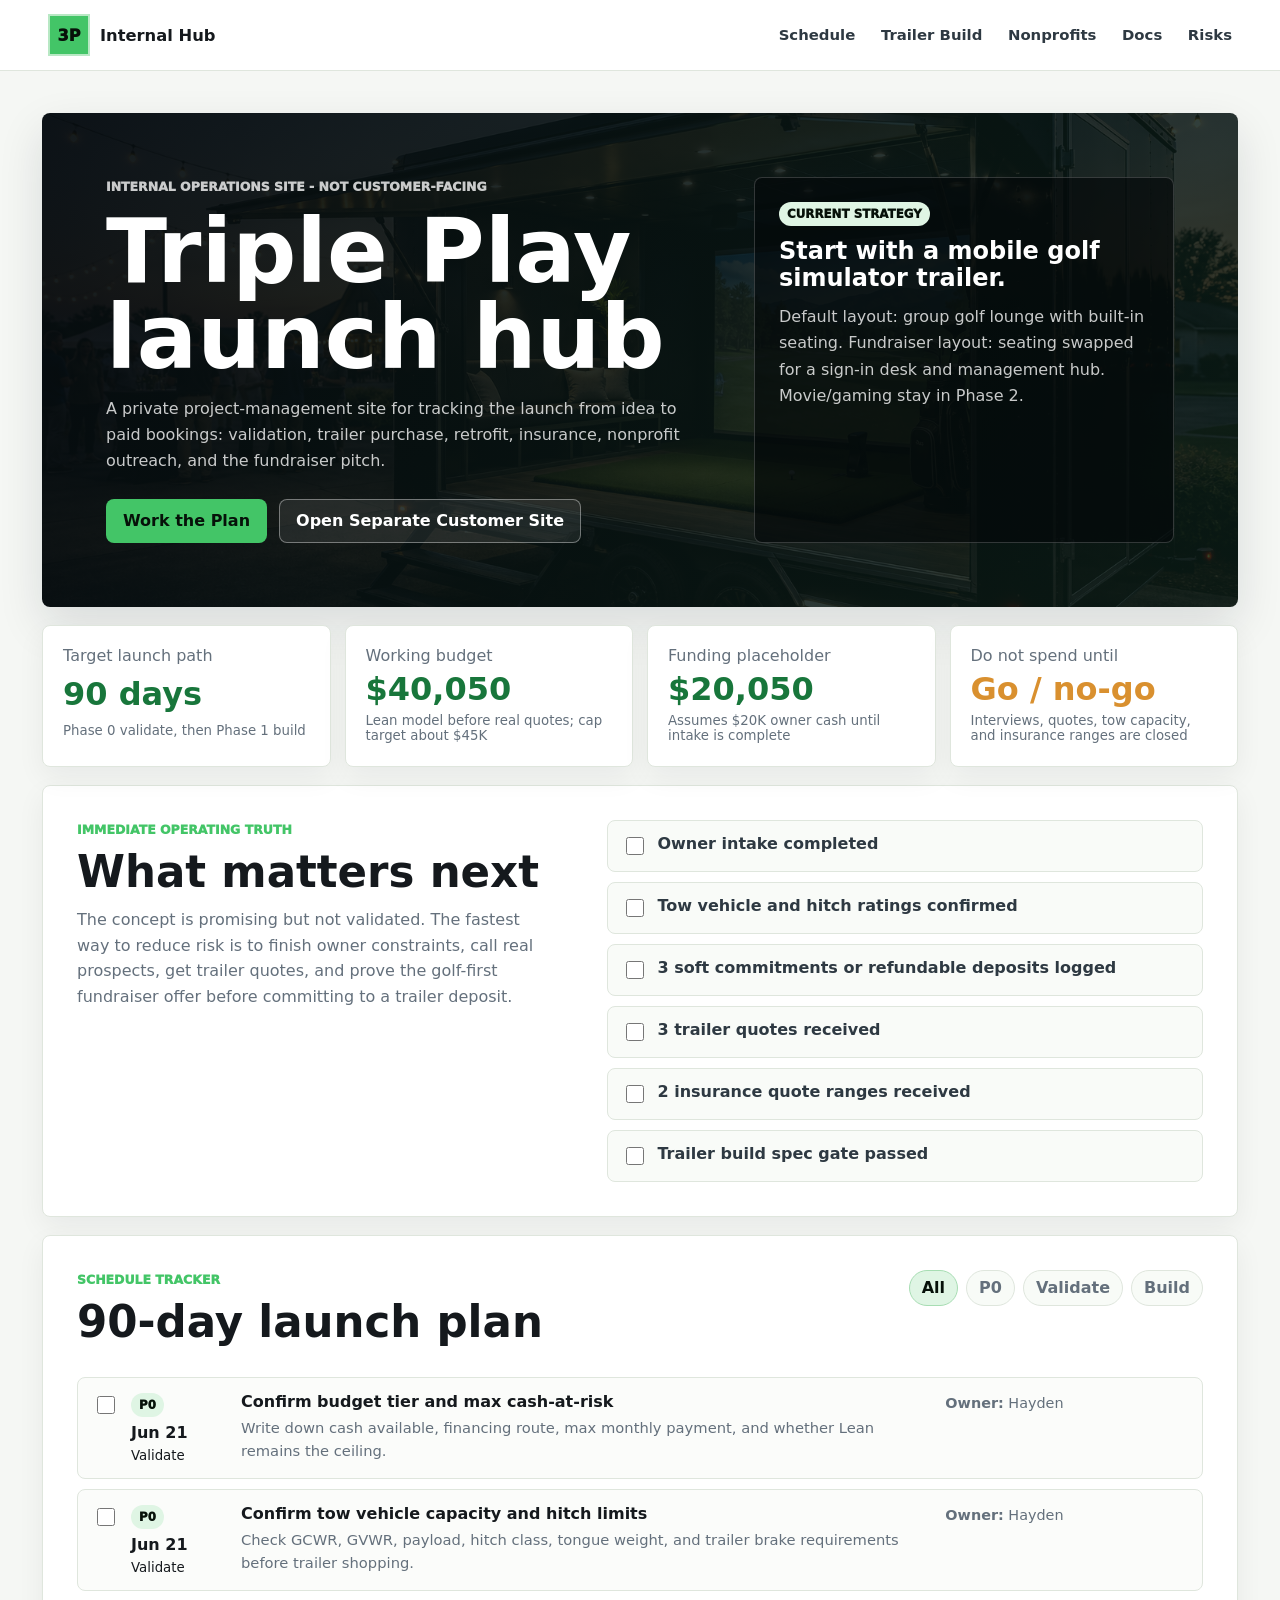
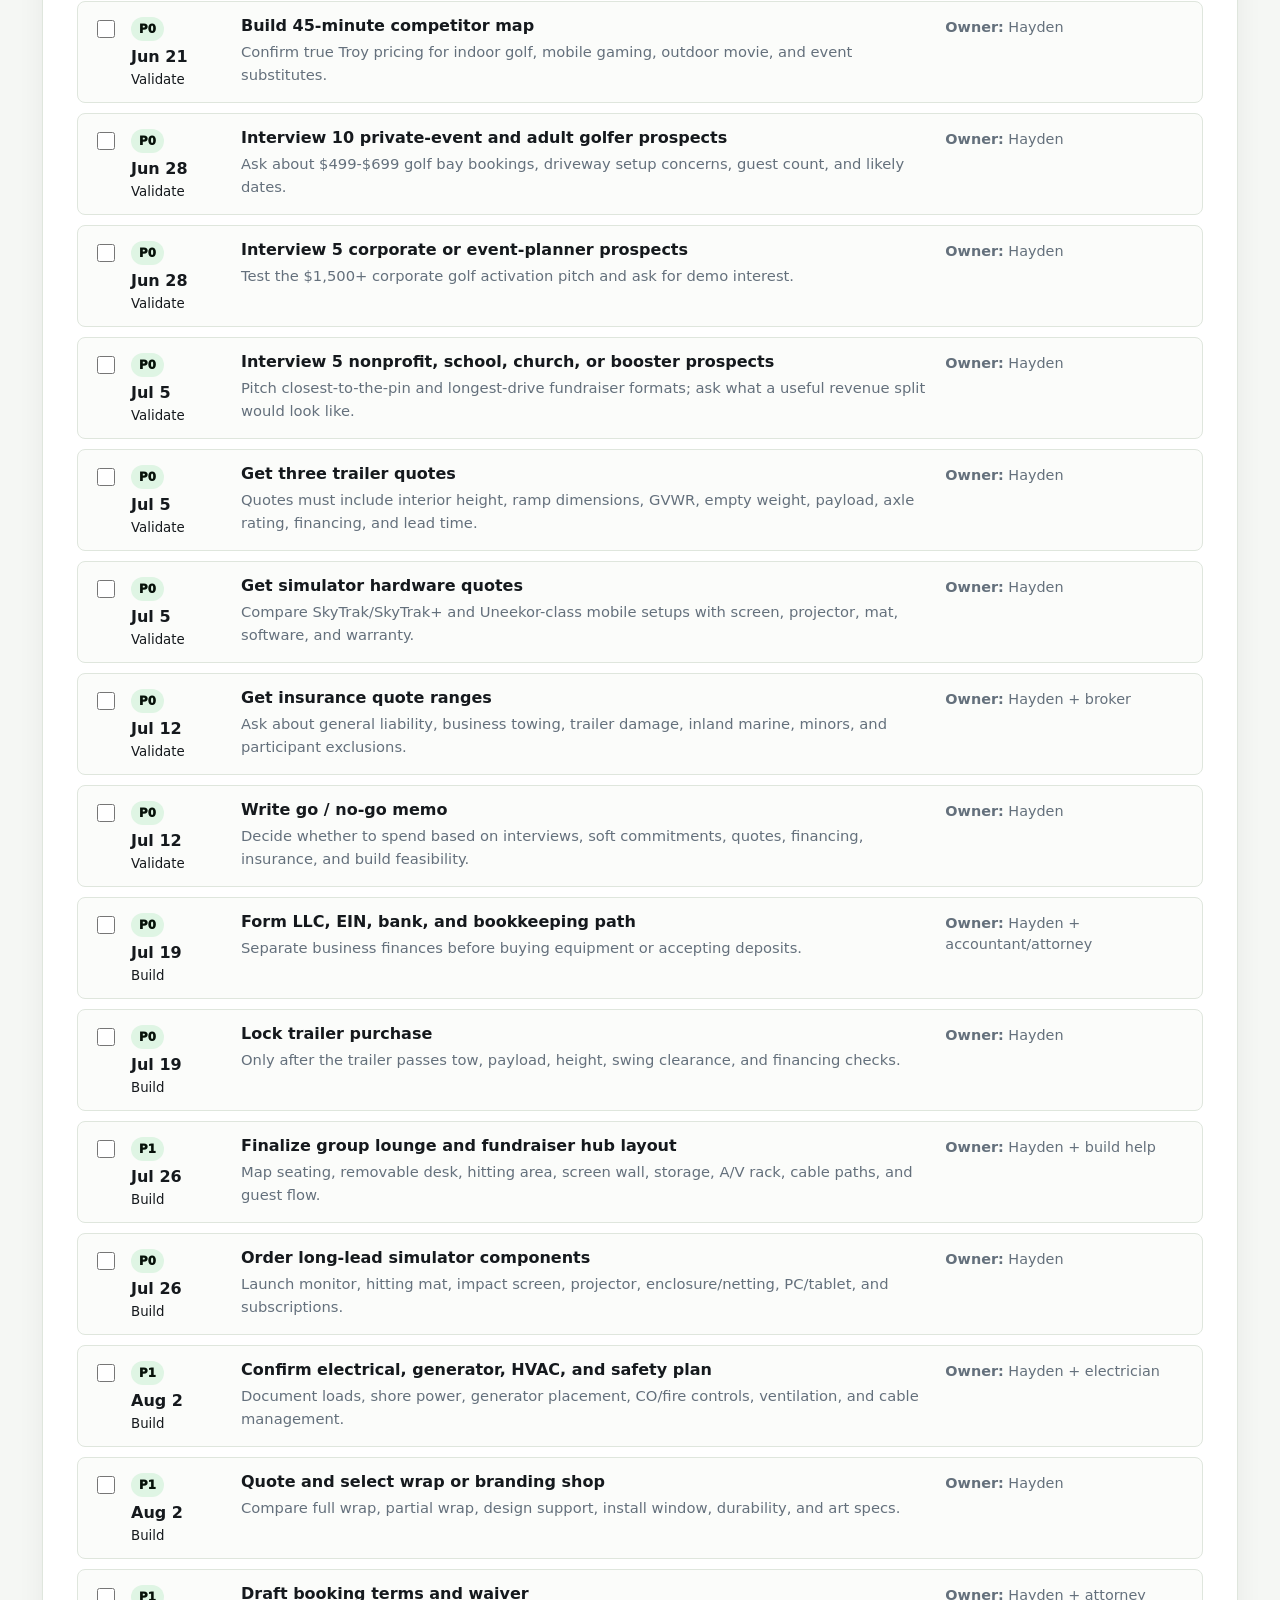
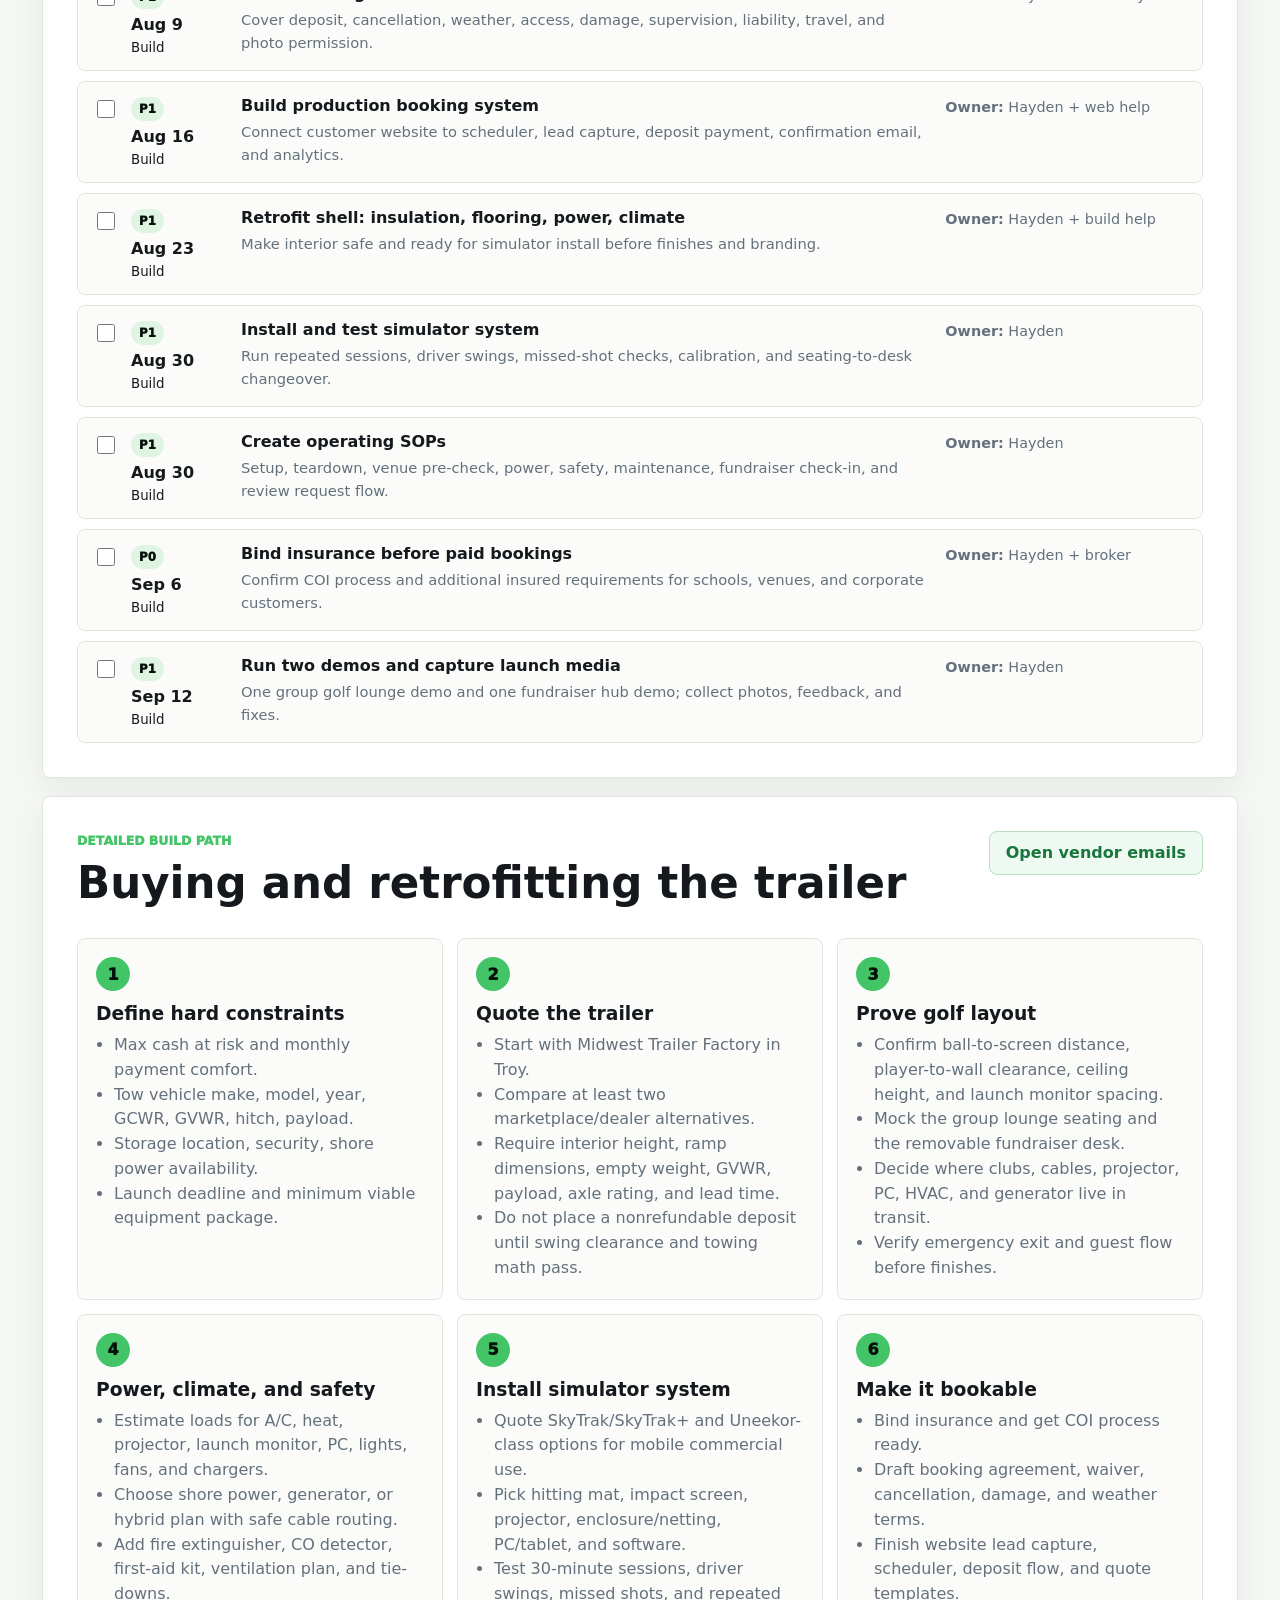
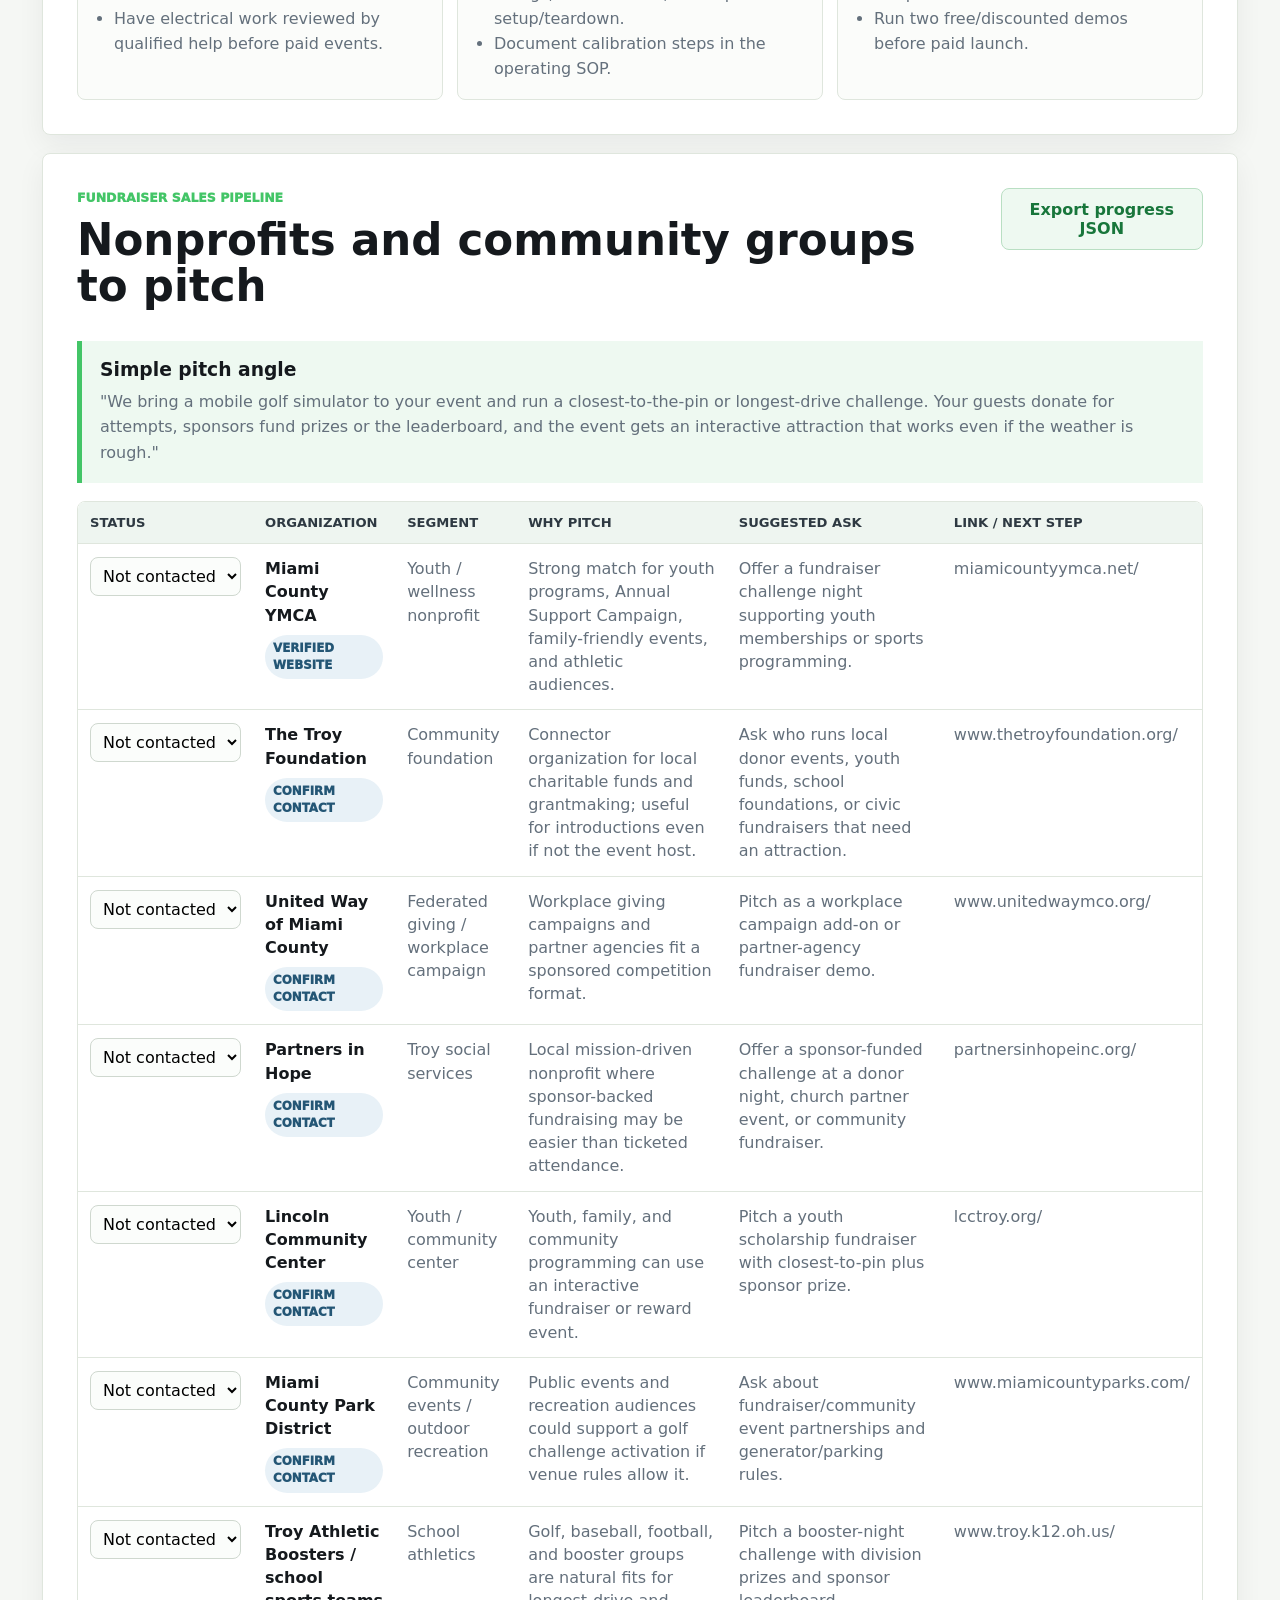
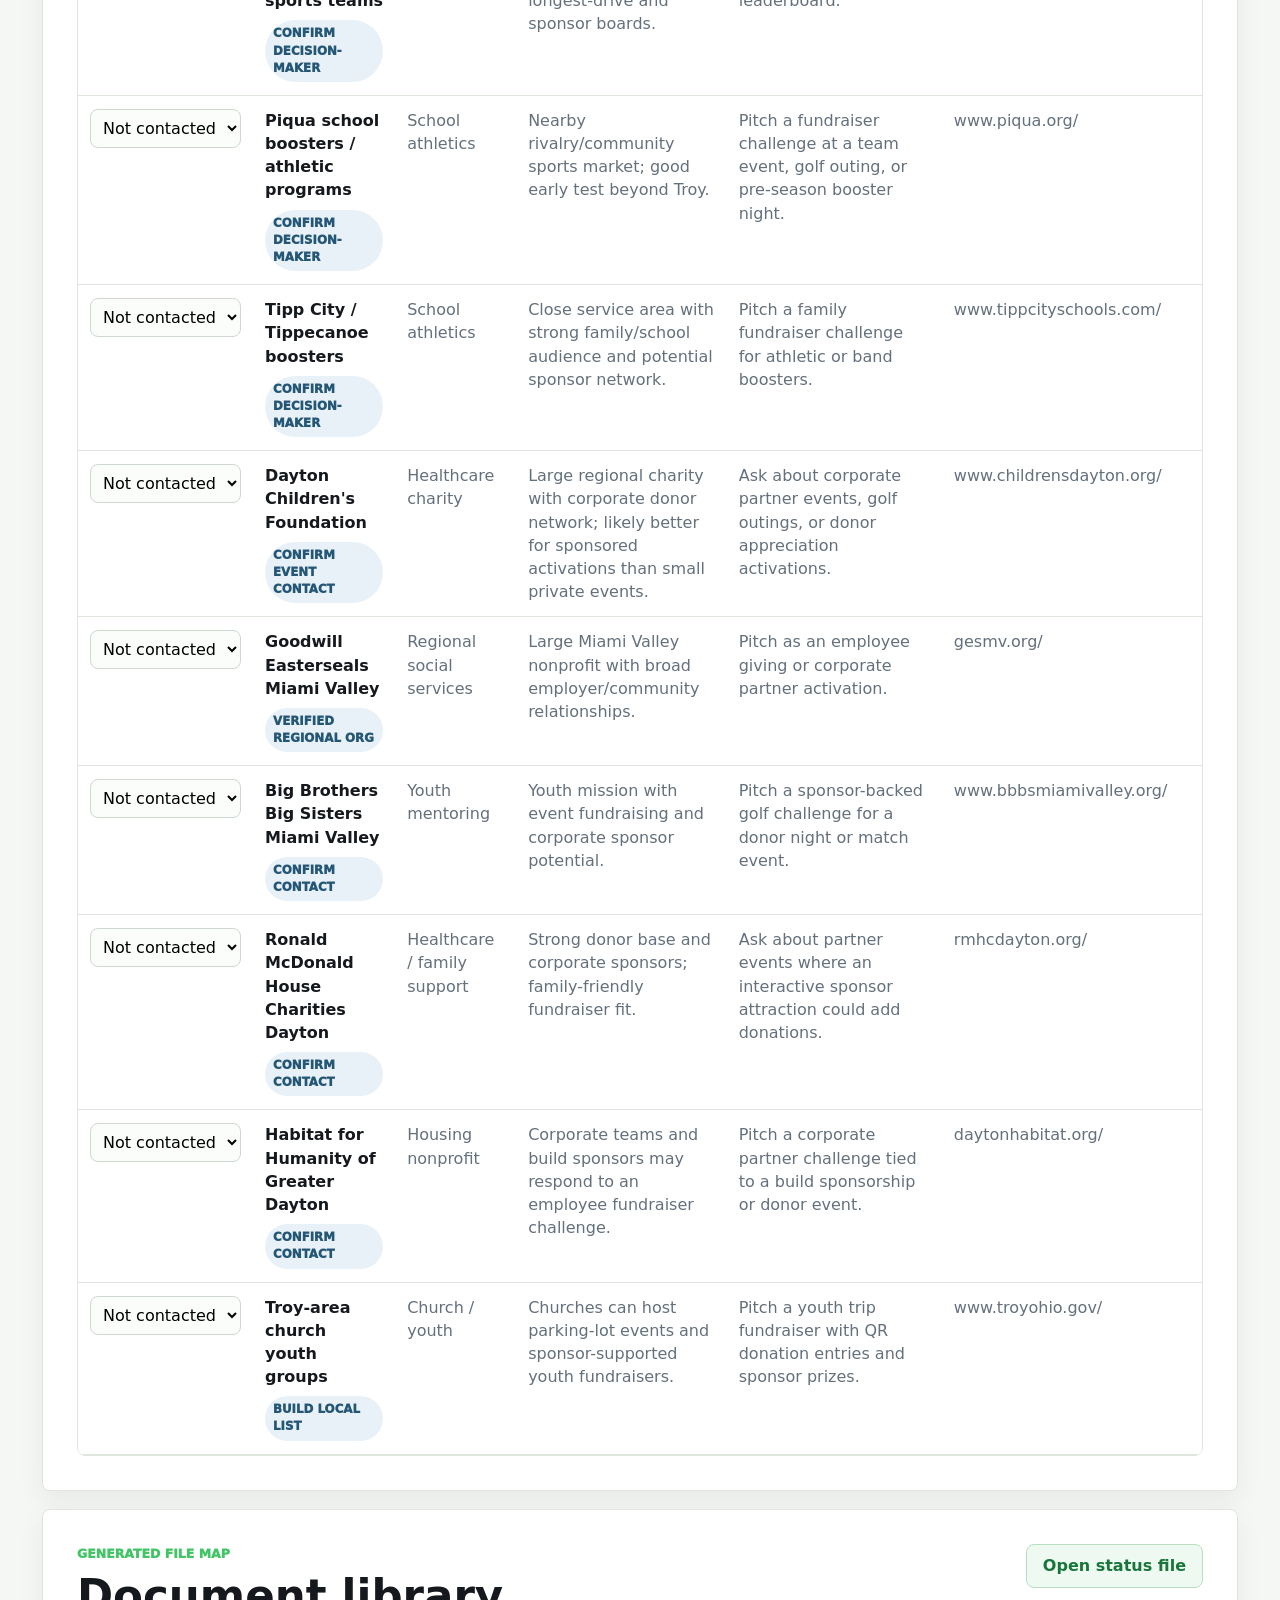
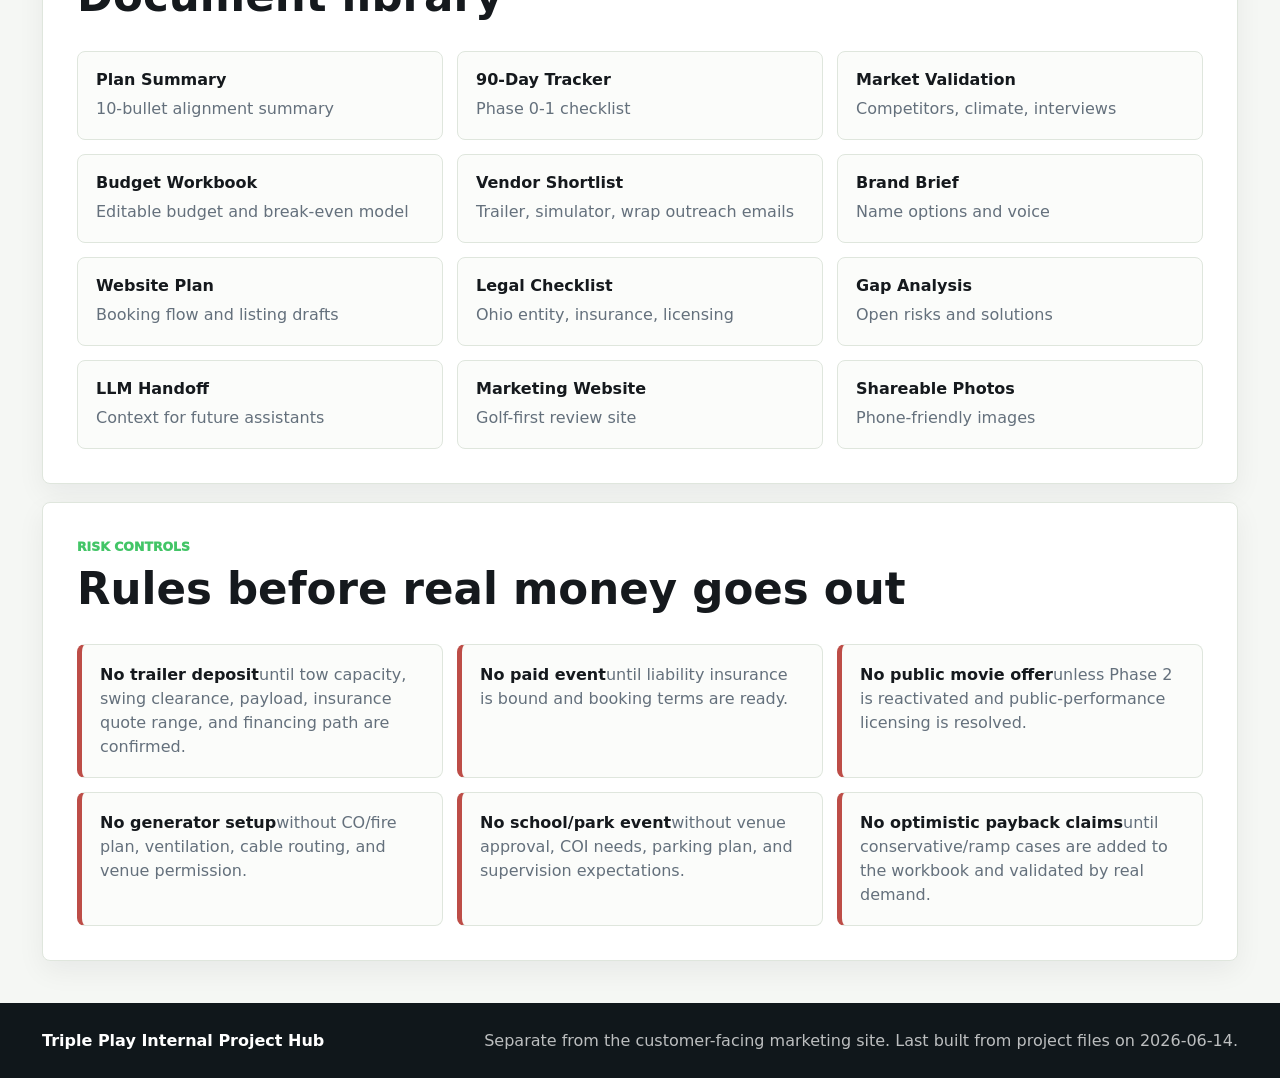
==== project_hub/index.html @ 76afaf63 "Add Par-Tee Trailer launch package" ====
<!doctype html>
<html lang="en">
  <head>
    <meta charset="utf-8" />
    <meta name="viewport" content="width=device-width, initial-scale=1" />
    <title>Triple Play Internal Project Hub</title>
    <meta
      name="description"
      content="Operating dashboard for launching Triple Play Mobile Golf: schedule, trailer build steps, outreach pipeline, vendors, documents, and risks."
    />
    <link rel="stylesheet" href="styles.css" />
  </head>
  <body>
    <header class="topbar">
      <a class="brand" href="#dashboard" aria-label="Triple Play Project Hub home">
        <span>3P</span>
          <strong>Internal Hub</strong>
      </a>
      <button class="menu-button" type="button" data-menu-toggle aria-expanded="false" aria-controls="nav">
        <span></span><span></span><span></span>
        Menu
      </button>
      <nav id="nav" data-nav>
        <a href="#schedule">Schedule</a>
        <a href="#trailer">Trailer Build</a>
        <a href="#outreach">Nonprofits</a>
        <a href="#documents">Docs</a>
        <a href="#risks">Risks</a>
      </nav>
    </header>

    <main id="dashboard">
      <section class="hero-panel">
        <div>
          <p class="eyebrow">Internal operations site - not customer-facing</p>
          <h1>Triple Play launch hub</h1>
          <p>
            A private project-management site for tracking the launch from idea to paid bookings: validation, trailer
            purchase, retrofit, insurance, nonprofit outreach, and the fundraiser pitch.
          </p>
          <div class="hero-actions">
            <a class="button primary" href="#schedule">Work the Plan</a>
          <a class="button secondary" href="../draft_website/index.html">Open Separate Customer Site</a>
          </div>
        </div>
        <aside class="status-card">
          <span class="status-pill">Current strategy</span>
          <strong>Start with a mobile golf simulator trailer.</strong>
          <p>
            Default layout: group golf lounge with built-in seating. Fundraiser layout: seating swapped for a sign-in
            desk and management hub. Movie/gaming stay in Phase 2.
          </p>
        </aside>
      </section>

      <section class="dashboard-grid" aria-label="Project dashboard">
        <article class="metric-card">
          <span>Target launch path</span>
          <strong>90 days</strong>
          <small>Phase 0 validate, then Phase 1 build</small>
        </article>
        <article class="metric-card">
          <span>Working budget</span>
          <strong>$40,050</strong>
          <small>Lean model before real quotes; cap target about $45K</small>
        </article>
        <article class="metric-card">
          <span>Funding placeholder</span>
          <strong>$20,050</strong>
          <small>Assumes $20K owner cash until intake is complete</small>
        </article>
        <article class="metric-card warning">
          <span>Do not spend until</span>
          <strong>Go / no-go</strong>
          <small>Interviews, quotes, tow capacity, and insurance ranges are closed</small>
        </article>
      </section>

      <section class="panel split">
        <div>
          <p class="eyebrow">Immediate operating truth</p>
          <h2>What matters next</h2>
          <p>
            The concept is promising but not validated. The fastest way to reduce risk is to finish owner constraints,
            call real prospects, get trailer quotes, and prove the golf-first fundraiser offer before committing to a
            trailer deposit.
          </p>
        </div>
        <div class="gate-list">
          <label><input type="checkbox" data-task="gate-owner-intake" /> Owner intake completed</label>
          <label><input type="checkbox" data-task="gate-tow-rating" /> Tow vehicle and hitch ratings confirmed</label>
          <label><input type="checkbox" data-task="gate-soft-commitments" /> 3 soft commitments or refundable deposits logged</label>
          <label><input type="checkbox" data-task="gate-trailer-quotes" /> 3 trailer quotes received</label>
          <label><input type="checkbox" data-task="gate-insurance" /> 2 insurance quote ranges received</label>
          <label><input type="checkbox" data-task="gate-build-spec" /> Trailer build spec gate passed</label>
        </div>
      </section>

      <section class="panel" id="schedule">
        <div class="section-head">
          <div>
            <p class="eyebrow">Schedule tracker</p>
            <h2>90-day launch plan</h2>
          </div>
          <div class="toolbar" aria-label="Schedule filters">
            <button type="button" class="chip is-active" data-filter="all">All</button>
            <button type="button" class="chip" data-filter="P0">P0</button>
            <button type="button" class="chip" data-filter="Validate">Validate</button>
            <button type="button" class="chip" data-filter="Build">Build</button>
          </div>
        </div>
        <div class="timeline" data-schedule-list></div>
      </section>

      <section class="panel" id="trailer">
        <div class="section-head">
          <div>
            <p class="eyebrow">Detailed build path</p>
            <h2>Buying and retrofitting the trailer</h2>
          </div>
          <a class="button ghost" href="../05_vendor_shortlist_and_outreach.md">Open vendor emails</a>
        </div>
        <div class="build-board">
          <article>
            <span class="step-num">1</span>
            <h3>Define hard constraints</h3>
            <ul>
              <li>Max cash at risk and monthly payment comfort.</li>
              <li>Tow vehicle make, model, year, GCWR, GVWR, hitch, payload.</li>
              <li>Storage location, security, shore power availability.</li>
              <li>Launch deadline and minimum viable equipment package.</li>
            </ul>
          </article>
          <article>
            <span class="step-num">2</span>
            <h3>Quote the trailer</h3>
            <ul>
              <li>Start with Midwest Trailer Factory in Troy.</li>
              <li>Compare at least two marketplace/dealer alternatives.</li>
              <li>Require interior height, ramp dimensions, empty weight, GVWR, payload, axle rating, and lead time.</li>
              <li>Do not place a nonrefundable deposit until swing clearance and towing math pass.</li>
            </ul>
          </article>
          <article>
            <span class="step-num">3</span>
            <h3>Prove golf layout</h3>
            <ul>
              <li>Confirm ball-to-screen distance, player-to-wall clearance, ceiling height, and launch monitor spacing.</li>
              <li>Mock the group lounge seating and the removable fundraiser desk.</li>
              <li>Decide where clubs, cables, projector, PC, HVAC, and generator live in transit.</li>
              <li>Verify emergency exit and guest flow before finishes.</li>
            </ul>
          </article>
          <article>
            <span class="step-num">4</span>
            <h3>Power, climate, and safety</h3>
            <ul>
              <li>Estimate loads for A/C, heat, projector, launch monitor, PC, lights, fans, and chargers.</li>
              <li>Choose shore power, generator, or hybrid plan with safe cable routing.</li>
              <li>Add fire extinguisher, CO detector, first-aid kit, ventilation plan, and tie-downs.</li>
              <li>Have electrical work reviewed by qualified help before paid events.</li>
            </ul>
          </article>
          <article>
            <span class="step-num">5</span>
            <h3>Install simulator system</h3>
            <ul>
              <li>Quote SkyTrak/SkyTrak+ and Uneekor-class options for mobile commercial use.</li>
              <li>Pick hitting mat, impact screen, projector, enclosure/netting, PC/tablet, and software.</li>
              <li>Test 30-minute sessions, driver swings, missed shots, and repeated setup/teardown.</li>
              <li>Document calibration steps in the operating SOP.</li>
            </ul>
          </article>
          <article>
            <span class="step-num">6</span>
            <h3>Make it bookable</h3>
            <ul>
              <li>Bind insurance and get COI process ready.</li>
              <li>Draft booking agreement, waiver, cancellation, damage, and weather terms.</li>
              <li>Finish website lead capture, scheduler, deposit flow, and quote templates.</li>
              <li>Run two free/discounted demos before paid launch.</li>
            </ul>
          </article>
        </div>
      </section>

      <section class="panel" id="outreach">
        <div class="section-head">
          <div>
            <p class="eyebrow">Fundraiser sales pipeline</p>
            <h2>Nonprofits and community groups to pitch</h2>
          </div>
          <button type="button" class="button ghost" data-export>Export progress JSON</button>
        </div>
        <div class="pitch-box">
          <h3>Simple pitch angle</h3>
          <p>
            "We bring a mobile golf simulator to your event and run a closest-to-the-pin or longest-drive challenge.
            Your guests donate for attempts, sponsors fund prizes or the leaderboard, and the event gets an interactive
            attraction that works even if the weather is rough."
          </p>
        </div>
        <div class="prospect-table-wrap">
          <table class="prospect-table">
            <thead>
              <tr>
                <th>Status</th>
                <th>Organization</th>
                <th>Segment</th>
                <th>Why pitch</th>
                <th>Suggested ask</th>
                <th>Link / next step</th>
              </tr>
            </thead>
            <tbody data-prospect-list></tbody>
          </table>
        </div>
      </section>

      <section class="panel" id="documents">
        <div class="section-head">
          <div>
            <p class="eyebrow">Generated file map</p>
            <h2>Document library</h2>
          </div>
          <a class="button ghost" href="../PROJECT_STATUS.md">Open status file</a>
        </div>
        <div class="doc-grid">
          <a href="../01_plan_summary.md"><strong>Plan Summary</strong><span>10-bullet alignment summary</span></a>
          <a href="../02_90_day_execution_tracker.md"><strong>90-Day Tracker</strong><span>Phase 0-1 checklist</span></a>
          <a href="../03_local_market_validation_worksheet.md"><strong>Market Validation</strong><span>Competitors, climate, interviews</span></a>
          <a href="../04_lean_budget_break_even_model.xlsx"><strong>Budget Workbook</strong><span>Editable budget and break-even model</span></a>
          <a href="../05_vendor_shortlist_and_outreach.md"><strong>Vendor Shortlist</strong><span>Trailer, simulator, wrap outreach emails</span></a>
          <a href="../06_brand_brief_and_names.md"><strong>Brand Brief</strong><span>Name options and voice</span></a>
          <a href="../07_booking_website_and_marketplace_listings.md"><strong>Website Plan</strong><span>Booking flow and listing drafts</span></a>
          <a href="../08_ohio_legal_insurance_licensing_checklist.md"><strong>Legal Checklist</strong><span>Ohio entity, insurance, licensing</span></a>
          <a href="../09_gap_analysis_and_solutions.md"><strong>Gap Analysis</strong><span>Open risks and solutions</span></a>
          <a href="../LLM_HANDOFF_CONTEXT.md"><strong>LLM Handoff</strong><span>Context for future assistants</span></a>
          <a href="../draft_website/index.html"><strong>Marketing Website</strong><span>Golf-first review site</span></a>
          <a href="../shareable_photos/"><strong>Shareable Photos</strong><span>Phone-friendly images</span></a>
        </div>
      </section>

      <section class="panel" id="risks">
        <div class="section-head">
          <div>
            <p class="eyebrow">Risk controls</p>
            <h2>Rules before real money goes out</h2>
          </div>
        </div>
        <div class="risk-grid">
          <article><strong>No trailer deposit</strong><span>until tow capacity, swing clearance, payload, insurance quote range, and financing path are confirmed.</span></article>
          <article><strong>No paid event</strong><span>until liability insurance is bound and booking terms are ready.</span></article>
          <article><strong>No public movie offer</strong><span>unless Phase 2 is reactivated and public-performance licensing is resolved.</span></article>
          <article><strong>No generator setup</strong><span>without CO/fire plan, ventilation, cable routing, and venue permission.</span></article>
          <article><strong>No school/park event</strong><span>without venue approval, COI needs, parking plan, and supervision expectations.</span></article>
          <article><strong>No optimistic payback claims</strong><span>until conservative/ramp cases are added to the workbook and validated by real demand.</span></article>
        </div>
      </section>
    </main>

    <footer>
      <strong>Triple Play Internal Project Hub</strong>
      <span>Separate from the customer-facing marketing site. Last built from project files on 2026-06-14.</span>
    </footer>

    <script src="script.js"></script>
  </body>
</html>
---- project_hub/styles.css ----
:root {
  --ink: #15191d;
  --muted: #64707c;
  --paper: #f5f7f4;
  --white: #ffffff;
  --line: #dfe6dd;
  --dark: #10171b;
  --green: #43c567;
  --green-dark: #18763b;
  --amber: #d9902f;
  --red: #bd4d47;
  --blue: #2f6f9f;
  --shadow: 0 18px 46px rgba(15, 23, 42, 0.12);
  --radius: 8px;
}

* {
  box-sizing: border-box;
}

html {
  scroll-behavior: smooth;
}

body {
  margin: 0;
  color: var(--ink);
  background: var(--paper);
  font-family:
    Inter, ui-sans-serif, system-ui, -apple-system, BlinkMacSystemFont, "Segoe UI", sans-serif;
  letter-spacing: 0;
}

a {
  color: inherit;
  text-decoration: none;
}

button,
input,
select {
  font: inherit;
}

.topbar {
  position: sticky;
  top: 0;
  z-index: 20;
  display: flex;
  align-items: center;
  justify-content: space-between;
  gap: 22px;
  padding: 14px clamp(18px, 4vw, 48px);
  border-bottom: 1px solid var(--line);
  background: rgba(255, 255, 255, 0.94);
  backdrop-filter: blur(14px);
}

.brand {
  display: inline-flex;
  align-items: center;
  gap: 10px;
  min-width: 190px;
}

.brand span {
  display: inline-grid;
  width: 42px;
  height: 42px;
  place-items: center;
  color: #071109;
  background: var(--green);
  border: 2px solid #b8e8c4;
  font-weight: 950;
}

.brand strong {
  font-size: 1.02rem;
}

nav {
  display: flex;
  align-items: center;
  gap: clamp(14px, 2vw, 28px);
  color: #2e3942;
  font-size: 0.93rem;
  font-weight: 800;
}

nav a:hover {
  color: var(--green-dark);
}

.menu-button {
  display: none;
}

main {
  padding: clamp(22px, 4vw, 42px);
}

.hero-panel {
  display: grid;
  grid-template-columns: minmax(0, 1fr) minmax(300px, 420px);
  gap: clamp(22px, 4vw, 42px);
  align-items: stretch;
  padding: clamp(28px, 6vw, 64px);
  color: var(--white);
  background:
    linear-gradient(110deg, rgba(6, 12, 15, 0.94), rgba(11, 29, 23, 0.82)),
    url("../draft_website/assets/hero-golf-launch.png") center / cover;
  border-radius: var(--radius);
  box-shadow: var(--shadow);
}

.hero-panel p {
  max-width: 760px;
  color: rgba(255, 255, 255, 0.78);
  line-height: 1.65;
}

.eyebrow {
  margin: 0 0 10px;
  color: var(--green);
  font-size: 0.78rem;
  font-weight: 950;
  text-transform: uppercase;
}

h1,
h2,
h3,
p {
  margin-top: 0;
}

h1 {
  max-width: 780px;
  margin-bottom: 16px;
  font-size: clamp(2.8rem, 7vw, 6rem);
  line-height: 0.96;
  letter-spacing: 0;
}

h2 {
  margin-bottom: 12px;
  font-size: clamp(1.8rem, 3.4vw, 3.35rem);
  line-height: 1.04;
  letter-spacing: 0;
}

h3 {
  margin-bottom: 8px;
  line-height: 1.16;
}

p {
  color: var(--muted);
  line-height: 1.6;
}

.hero-actions {
  display: flex;
  flex-wrap: wrap;
  gap: 12px;
  margin-top: 24px;
}

.button {
  display: inline-flex;
  min-height: 44px;
  align-items: center;
  justify-content: center;
  padding: 11px 16px;
  border: 1px solid transparent;
  border-radius: var(--radius);
  font-weight: 900;
}

.button.primary {
  color: #061109;
  background: var(--green);
}

.button.secondary,
.button.ghost {
  color: var(--white);
  border-color: rgba(255, 255, 255, 0.38);
  background: rgba(255, 255, 255, 0.08);
}

.button.ghost {
  color: var(--green-dark);
  border-color: #b9dfc3;
  background: #eef9f1;
}

.status-card {
  display: grid;
  align-content: start;
  gap: 12px;
  padding: 24px;
  border: 1px solid rgba(255, 255, 255, 0.18);
  border-radius: var(--radius);
  background: rgba(4, 8, 10, 0.66);
}

.status-card strong {
  display: block;
  font-size: 1.5rem;
  line-height: 1.12;
}

.status-pill,
.priority,
.source-tag {
  width: fit-content;
  padding: 5px 8px;
  color: #061109;
  background: #dff5e4;
  border-radius: 999px;
  font-size: 0.74rem;
  font-weight: 950;
  text-transform: uppercase;
}

.dashboard-grid {
  display: grid;
  grid-template-columns: repeat(4, minmax(0, 1fr));
  gap: 14px;
  margin: 18px 0;
}

.metric-card,
.panel {
  border: 1px solid var(--line);
  border-radius: var(--radius);
  background: var(--white);
  box-shadow: 0 10px 28px rgba(15, 23, 42, 0.06);
}

.metric-card {
  display: grid;
  gap: 6px;
  min-height: 142px;
  padding: 20px;
}

.metric-card span,
.metric-card small {
  color: var(--muted);
}

.metric-card strong {
  color: var(--green-dark);
  font-size: 2rem;
  line-height: 1;
}

.metric-card.warning strong {
  color: var(--amber);
}

.panel {
  margin-top: 18px;
  padding: clamp(22px, 4vw, 34px);
}

.split {
  display: grid;
  grid-template-columns: minmax(0, 0.8fr) minmax(320px, 1fr);
  gap: clamp(24px, 5vw, 54px);
  align-items: start;
}

.gate-list {
  display: grid;
  gap: 10px;
}

.gate-list label,
.timeline-card,
.prospect-row-status {
  transition:
    border-color 0.2s ease,
    background 0.2s ease;
}

.gate-list label {
  display: flex;
  align-items: flex-start;
  gap: 10px;
  padding: 13px 14px;
  border: 1px solid var(--line);
  border-radius: var(--radius);
  background: #f9fbf8;
  color: #2e3942;
  font-weight: 800;
}

input[type="checkbox"] {
  width: 18px;
  height: 18px;
  accent-color: var(--green-dark);
}

.section-head {
  display: flex;
  align-items: flex-start;
  justify-content: space-between;
  gap: 20px;
  margin-bottom: 20px;
}

.toolbar {
  display: flex;
  flex-wrap: wrap;
  gap: 8px;
}

.chip {
  min-height: 36px;
  padding: 7px 12px;
  border: 1px solid var(--line);
  border-radius: 999px;
  background: #f8fbf7;
  color: var(--muted);
  cursor: pointer;
  font-weight: 850;
}

.chip.is-active {
  color: #061109;
  border-color: #a7ddb3;
  background: #dff5e4;
}

.timeline {
  display: grid;
  gap: 10px;
}

.timeline-card {
  display: grid;
  grid-template-columns: 24px 96px minmax(0, 1fr) minmax(170px, 0.35fr);
  gap: 14px;
  align-items: start;
  padding: 15px;
  border: 1px solid var(--line);
  border-radius: var(--radius);
  background: #fbfcfa;
}

.timeline-card.is-complete {
  border-color: #b8dfc0;
  background: #f1faf2;
}

.timeline-meta {
  display: grid;
  gap: 6px;
}

.timeline-meta time {
  color: var(--ink);
  font-weight: 900;
}

.timeline-card h3 {
  margin: 0 0 4px;
  font-size: 1rem;
}

.timeline-card p {
  margin: 0;
  font-size: 0.92rem;
}

.owner {
  color: var(--muted);
  font-size: 0.9rem;
  line-height: 1.45;
}

.build-board,
.doc-grid,
.risk-grid {
  display: grid;
  grid-template-columns: repeat(3, minmax(0, 1fr));
  gap: 14px;
}

.build-board article,
.doc-grid a,
.risk-grid article {
  padding: 18px;
  border: 1px solid var(--line);
  border-radius: var(--radius);
  background: #fbfcfa;
}

.step-num {
  display: inline-grid;
  width: 34px;
  height: 34px;
  place-items: center;
  margin-bottom: 12px;
  color: #061109;
  background: var(--green);
  border-radius: 999px;
  font-weight: 950;
}

ul {
  margin: 0;
  padding-left: 18px;
  color: var(--muted);
  line-height: 1.55;
}

.pitch-box {
  margin-bottom: 18px;
  padding: 18px;
  border-left: 5px solid var(--green);
  background: #eef9f1;
}

.pitch-box p {
  margin-bottom: 0;
}

.prospect-table-wrap {
  overflow-x: auto;
  border: 1px solid var(--line);
  border-radius: var(--radius);
}

.prospect-table {
  width: 100%;
  min-width: 1050px;
  border-collapse: collapse;
  background: var(--white);
}

th,
td {
  padding: 13px 12px;
  border-bottom: 1px solid var(--line);
  text-align: left;
  vertical-align: top;
}

th {
  color: #2e3942;
  background: #eef5f0;
  font-size: 0.82rem;
  text-transform: uppercase;
}

td {
  color: var(--muted);
  line-height: 1.45;
}

td strong {
  display: block;
  color: var(--ink);
}

.prospect-table select {
  min-width: 132px;
  padding: 8px;
  border: 1px solid #cfd8cf;
  border-radius: var(--radius);
  background: #fbfdfb;
}

.source-tag {
  display: inline-block;
  margin-top: 8px;
  background: #e8f1f7;
  color: #245675;
}

.doc-grid a {
  display: grid;
  gap: 8px;
}

.doc-grid a:hover {
  border-color: #a7ddb3;
  box-shadow: 0 12px 24px rgba(15, 23, 42, 0.08);
}

.doc-grid span,
.risk-grid span {
  color: var(--muted);
  line-height: 1.5;
}

.risk-grid article {
  border-left: 5px solid var(--red);
}

footer {
  display: flex;
  flex-wrap: wrap;
  align-items: center;
  justify-content: space-between;
  gap: 14px;
  padding: 28px clamp(22px, 4vw, 42px);
  color: rgba(255, 255, 255, 0.72);
  background: var(--dark);
}

footer strong {
  color: var(--white);
}

@media (max-width: 1080px) {
  .dashboard-grid,
  .build-board,
  .doc-grid,
  .risk-grid {
    grid-template-columns: repeat(2, minmax(0, 1fr));
  }

  .timeline-card {
    grid-template-columns: 24px 86px minmax(0, 1fr);
  }

  .owner {
    grid-column: 3;
  }
}

@media (max-width: 820px) {
  .topbar {
    align-items: flex-start;
    flex-wrap: wrap;
  }

  .menu-button {
    display: inline-grid;
    grid-template-columns: 18px auto;
    align-items: center;
    gap: 4px 8px;
    color: currentColor;
    border: 0;
    background: transparent;
    font-weight: 900;
  }

  .menu-button span {
    display: block;
    width: 18px;
    height: 2px;
    grid-column: 1;
    background: currentColor;
  }

  nav {
    display: none;
    width: 100%;
    flex-direction: column;
    align-items: stretch;
    gap: 0;
  }

  nav.is-open {
    display: flex;
  }

  nav a {
    padding: 13px 0;
    border-top: 1px solid var(--line);
  }

  .hero-panel,
  .split {
    grid-template-columns: 1fr;
  }

  .section-head {
    display: grid;
  }
}

@media (max-width: 620px) {
  main {
    padding: 14px;
  }

  h1 {
    font-size: clamp(2.35rem, 12vw, 3.4rem);
    line-height: 1;
  }

  .hero-panel,
  .panel {
    padding: 20px;
  }

  .dashboard-grid,
  .build-board,
  .doc-grid,
  .risk-grid,
  .timeline-card {
    grid-template-columns: 1fr;
  }

  .timeline-card > input,
  .timeline-meta,
  .owner {
    grid-column: auto;
  }
}
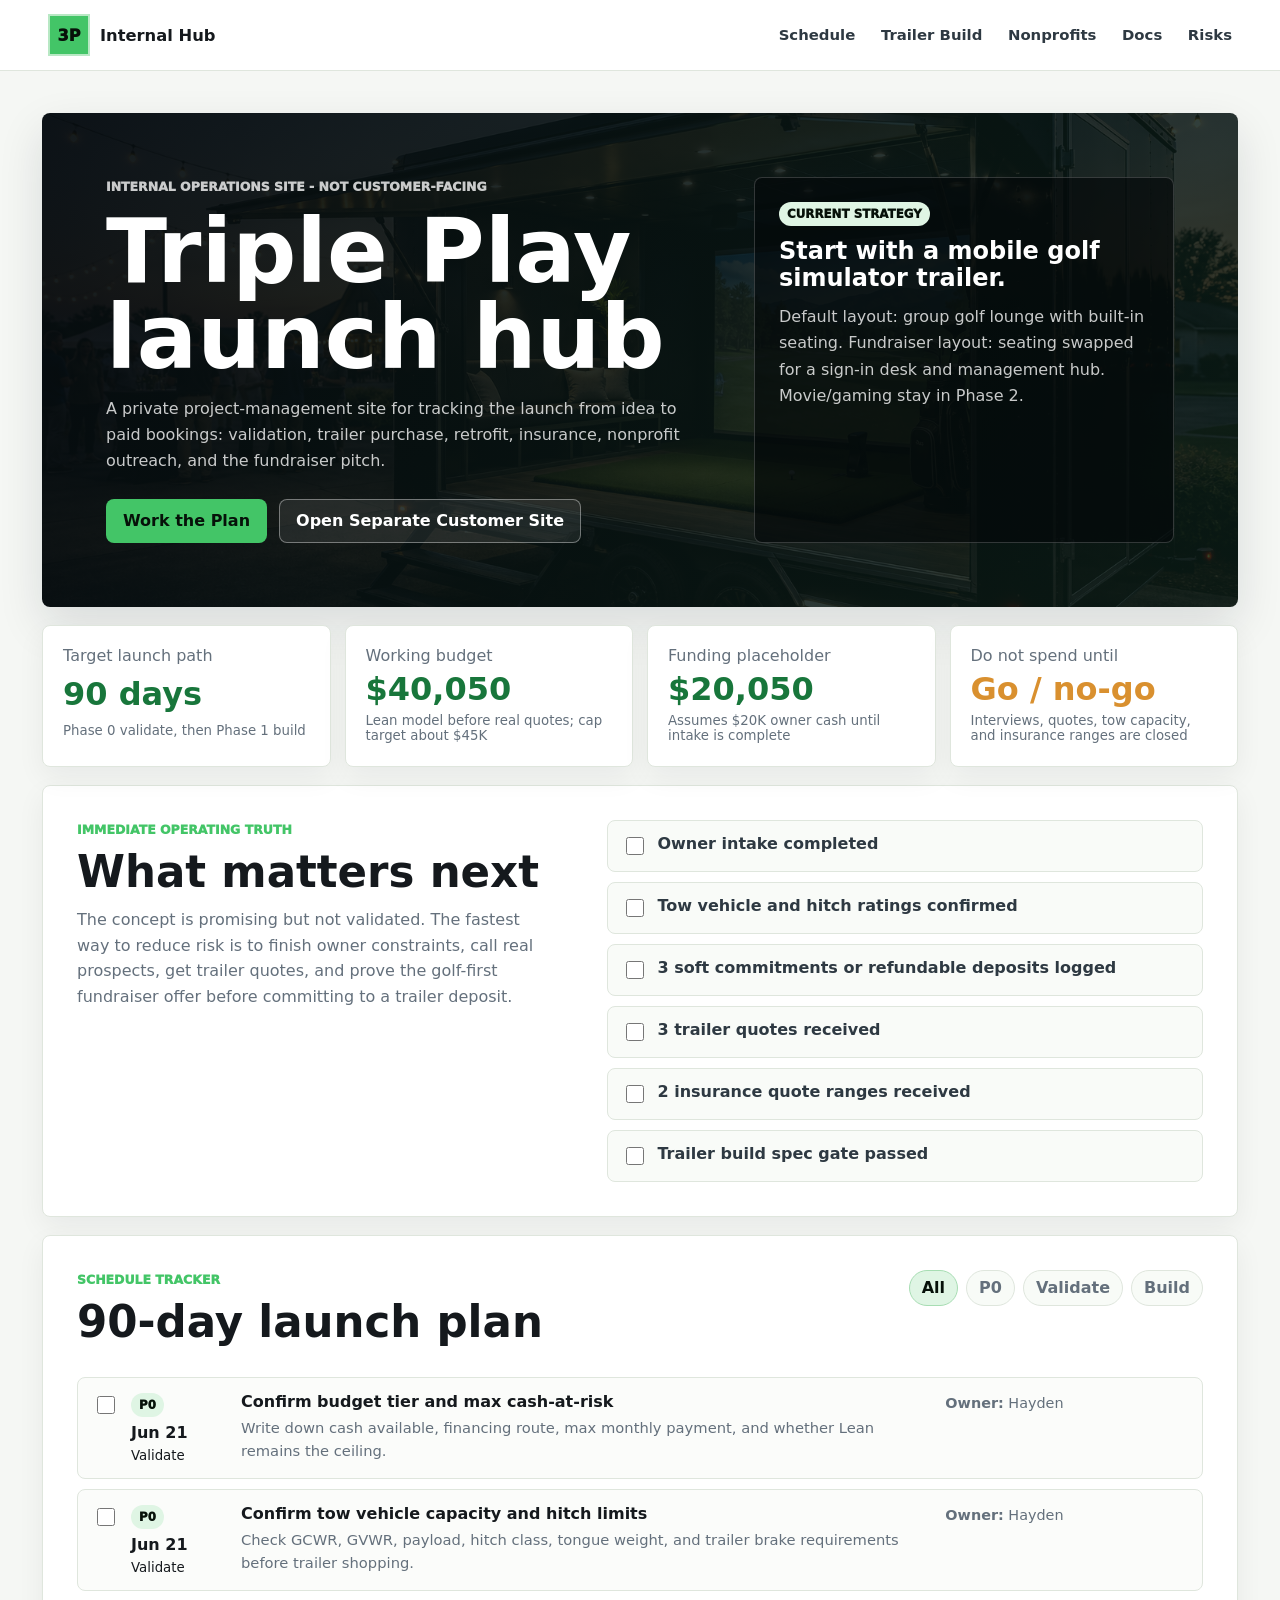
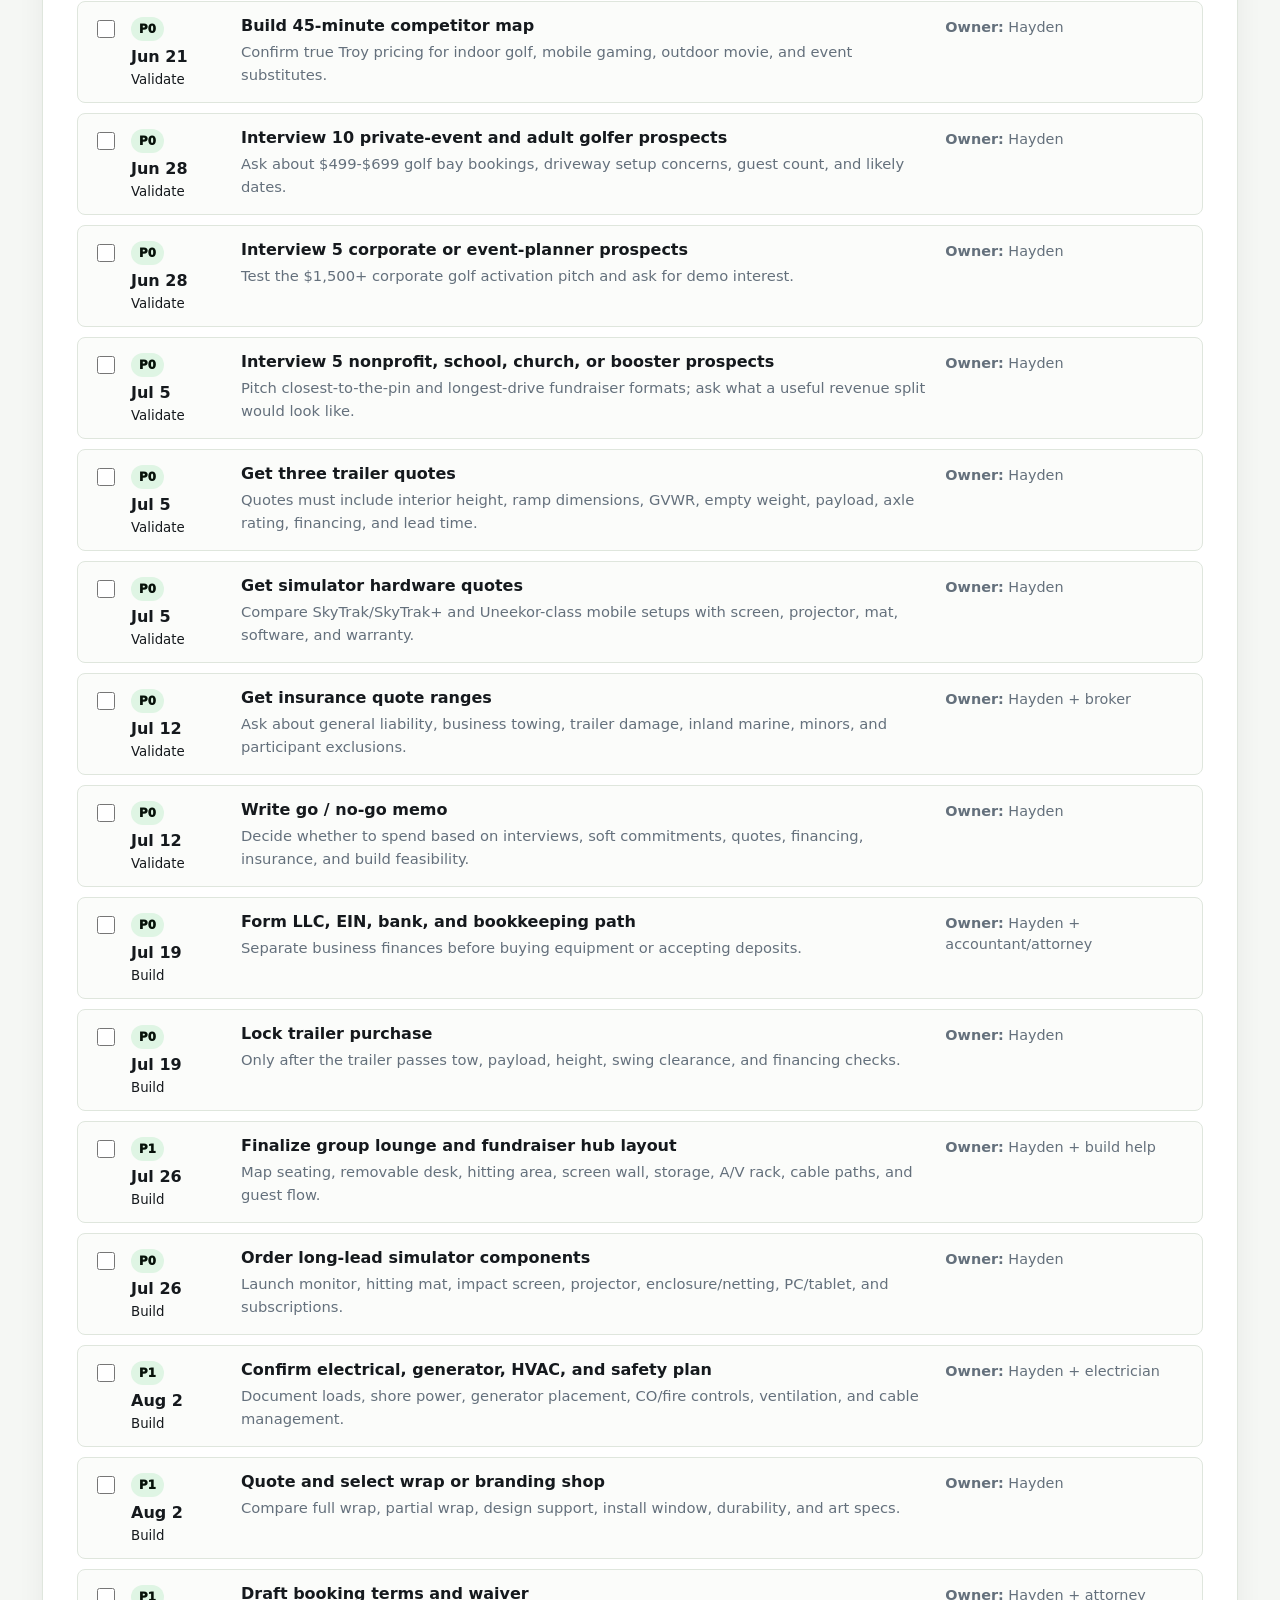
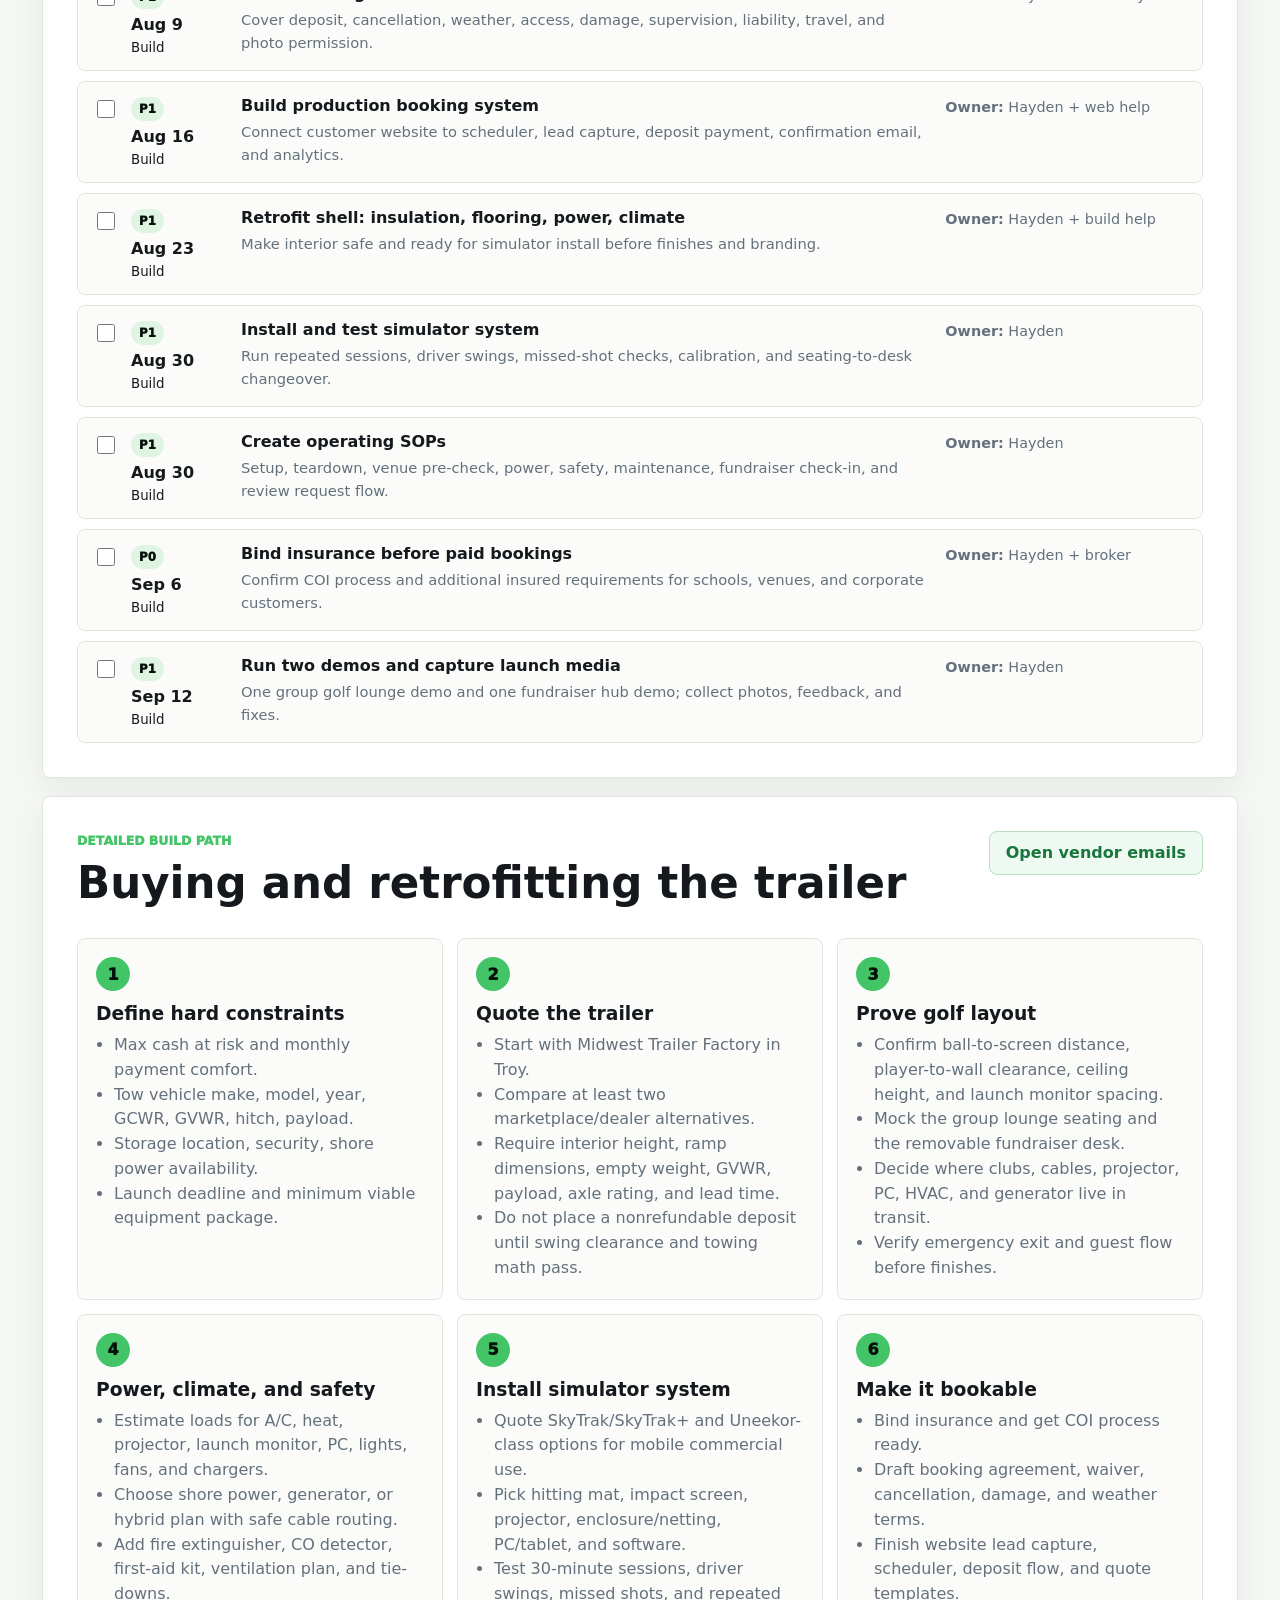
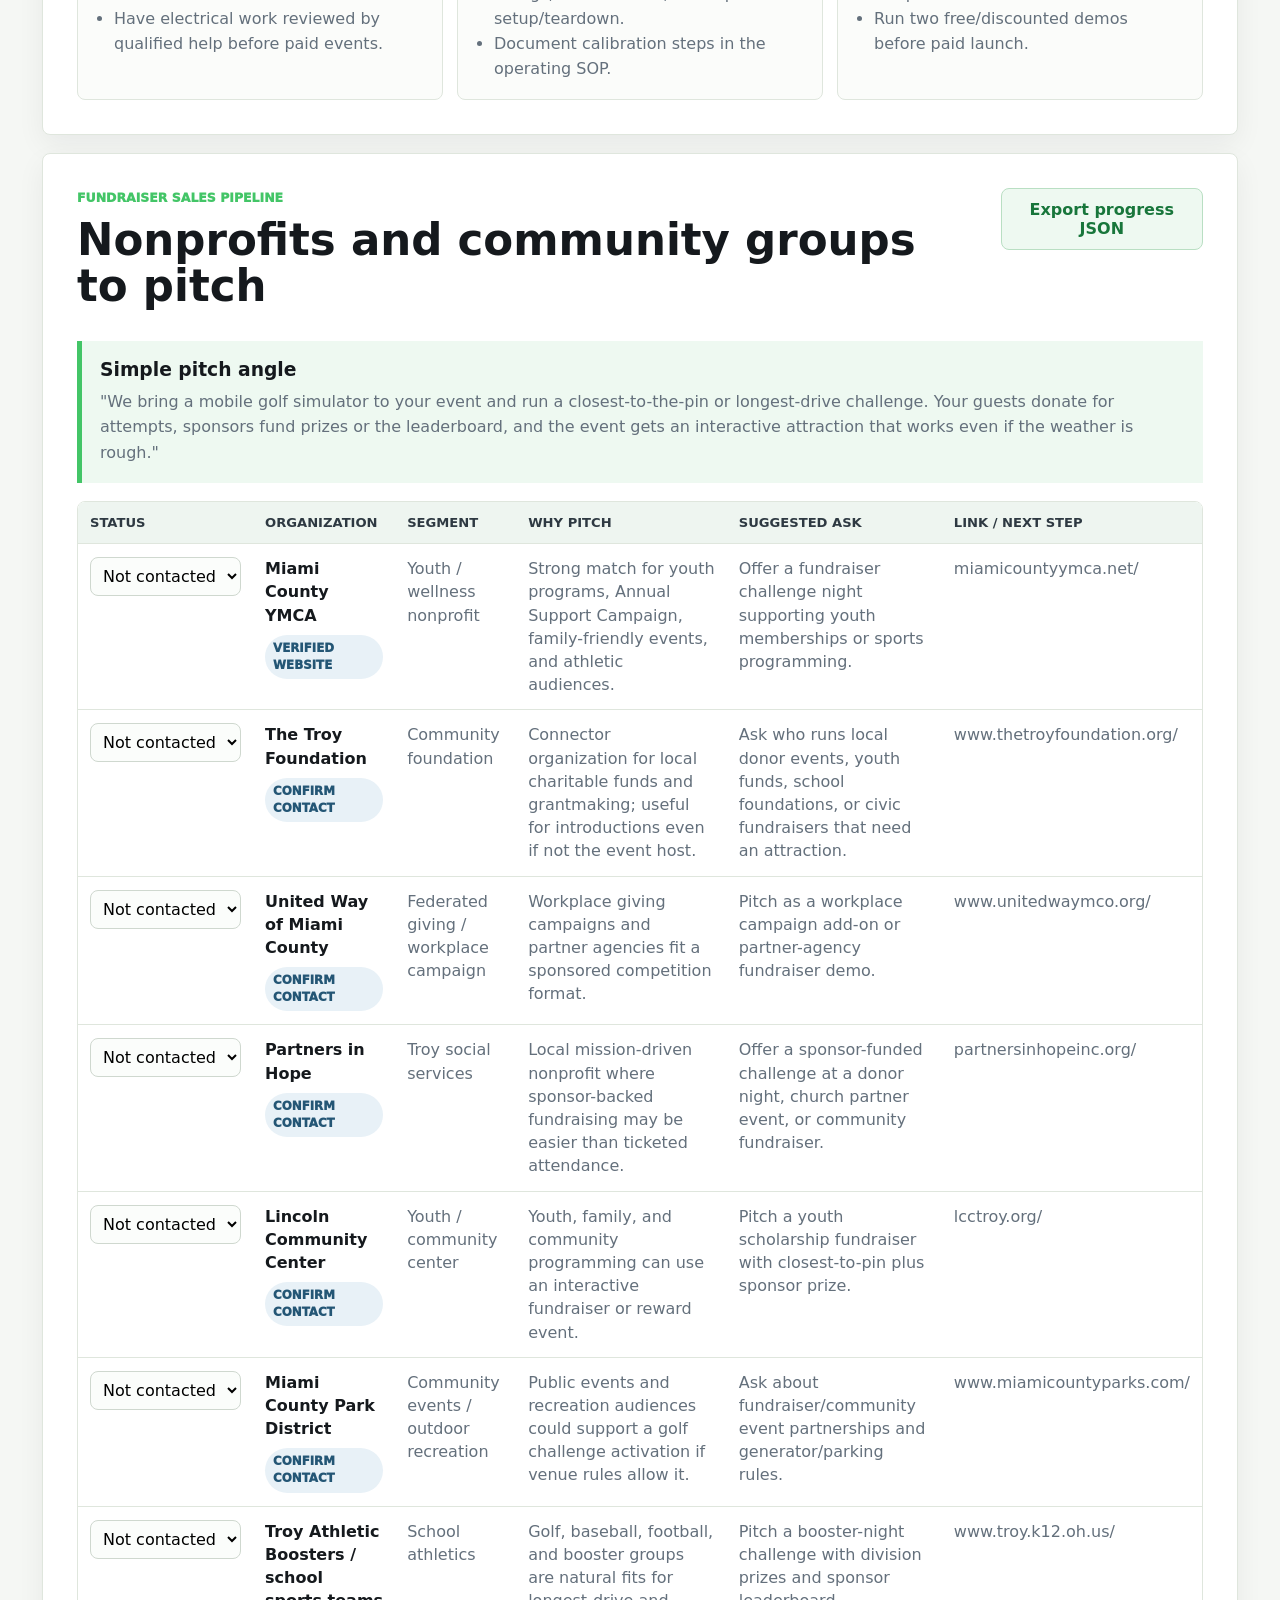
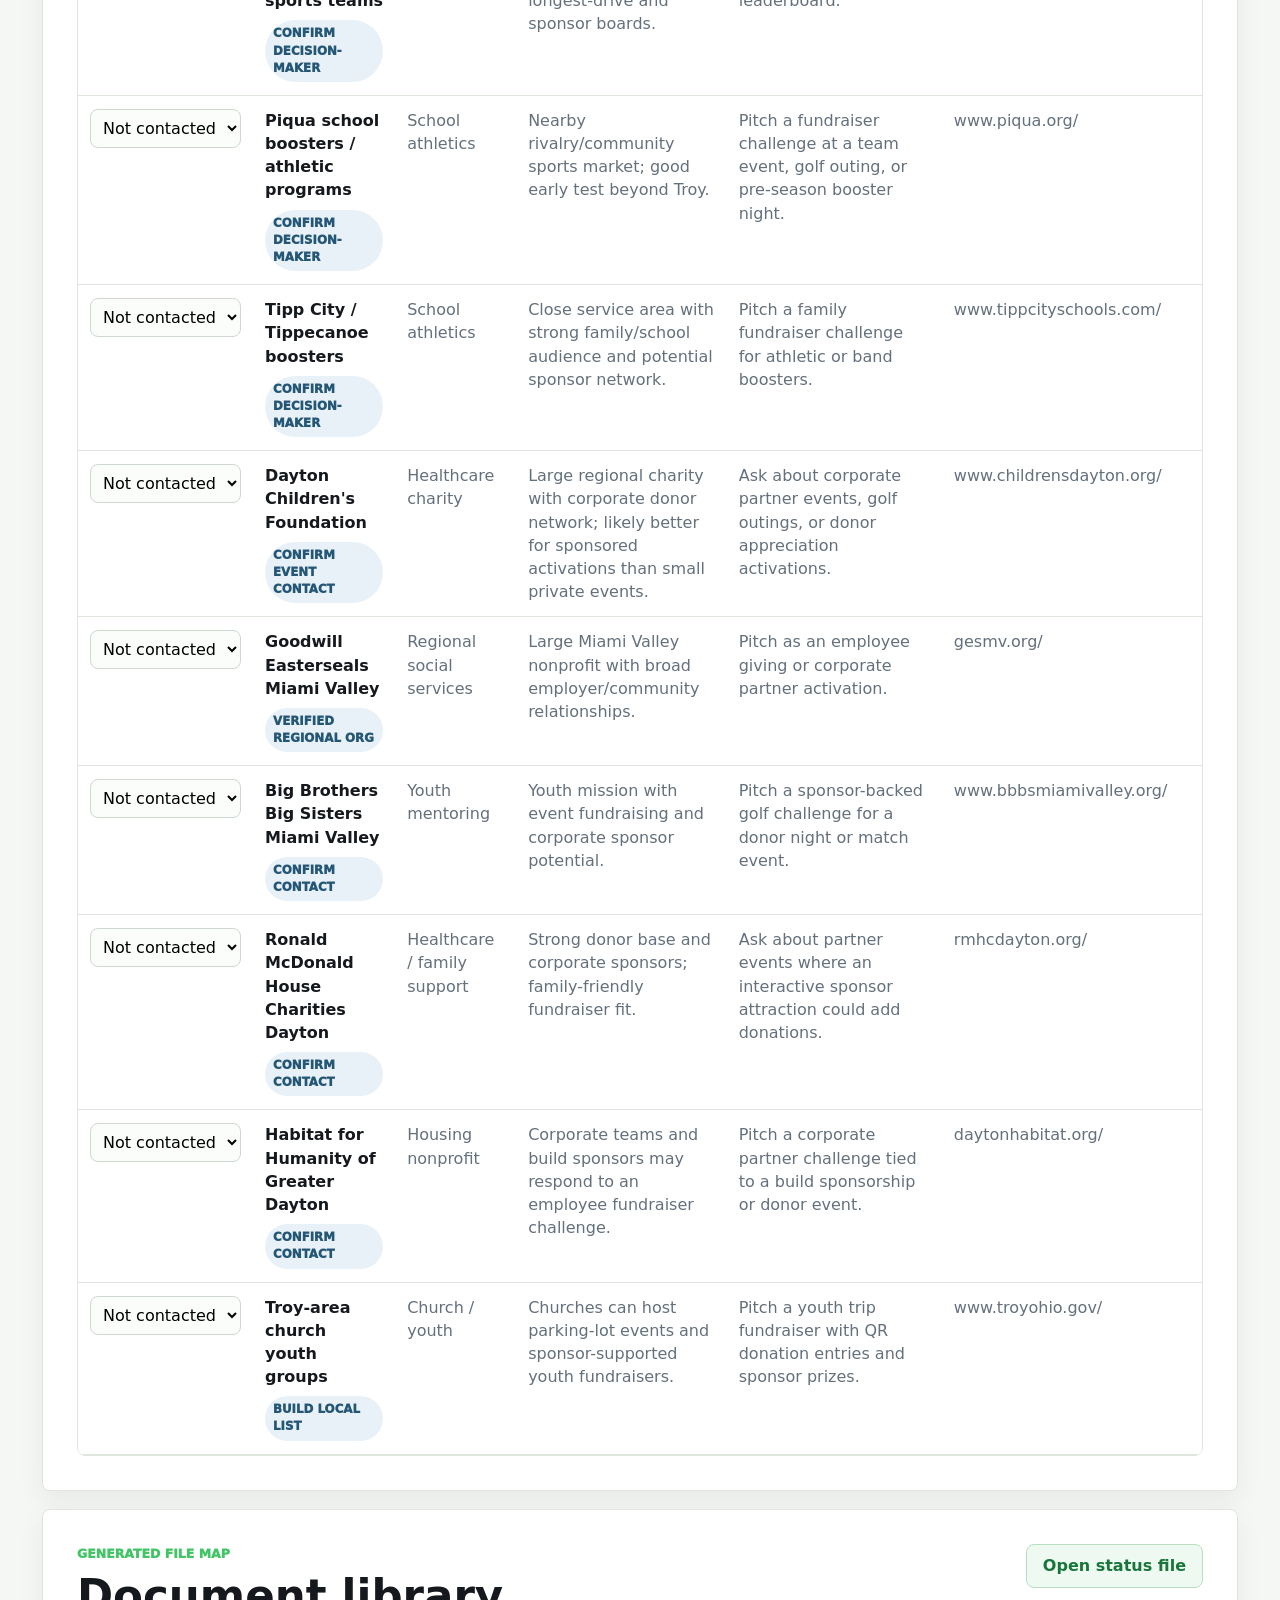
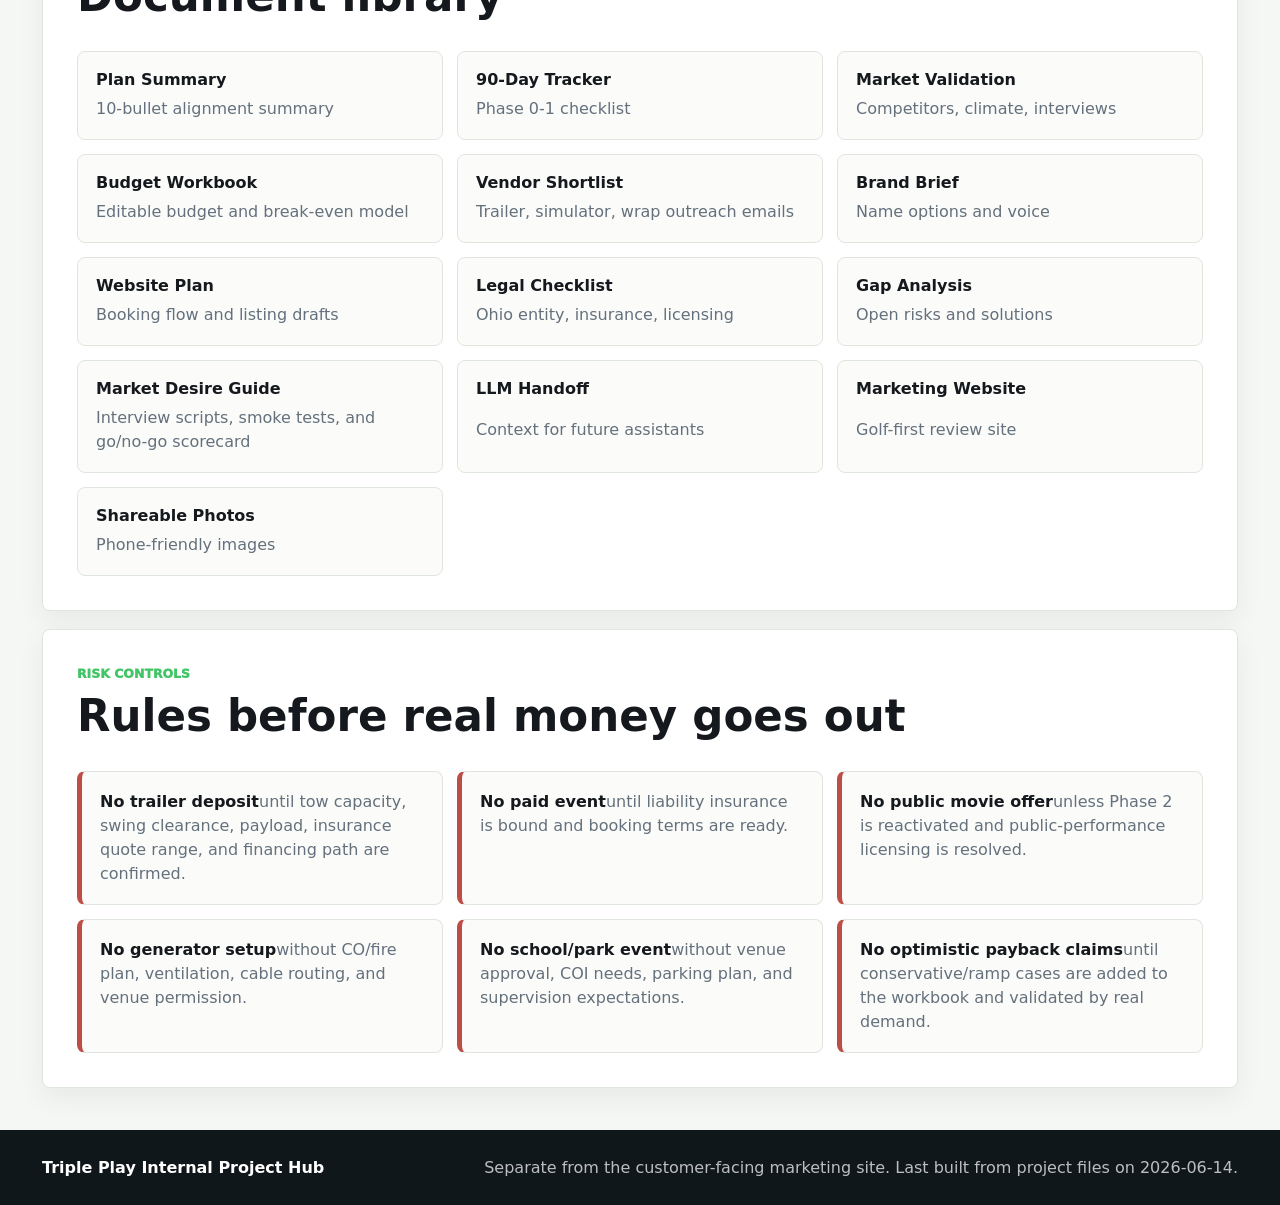
==== commit 878f6354: "Add market validation guide" ====
--- a/project_hub/index.html
+++ b/project_hub/index.html
@@ -235,6 +235,7 @@
           <a href="../07_booking_website_and_marketplace_listings.md"><strong>Website Plan</strong><span>Booking flow and listing drafts</span></a>
           <a href="../08_ohio_legal_insurance_licensing_checklist.md"><strong>Legal Checklist</strong><span>Ohio entity, insurance, licensing</span></a>
           <a href="../09_gap_analysis_and_solutions.md"><strong>Gap Analysis</strong><span>Open risks and solutions</span></a>
+          <a href="../10_market_desire_validation_guide.md"><strong>Market Desire Guide</strong><span>Interview scripts, smoke tests, and go/no-go scorecard</span></a>
           <a href="../LLM_HANDOFF_CONTEXT.md"><strong>LLM Handoff</strong><span>Context for future assistants</span></a>
           <a href="../draft_website/index.html"><strong>Marketing Website</strong><span>Golf-first review site</span></a>
           <a href="../shareable_photos/"><strong>Shareable Photos</strong><span>Phone-friendly images</span></a>
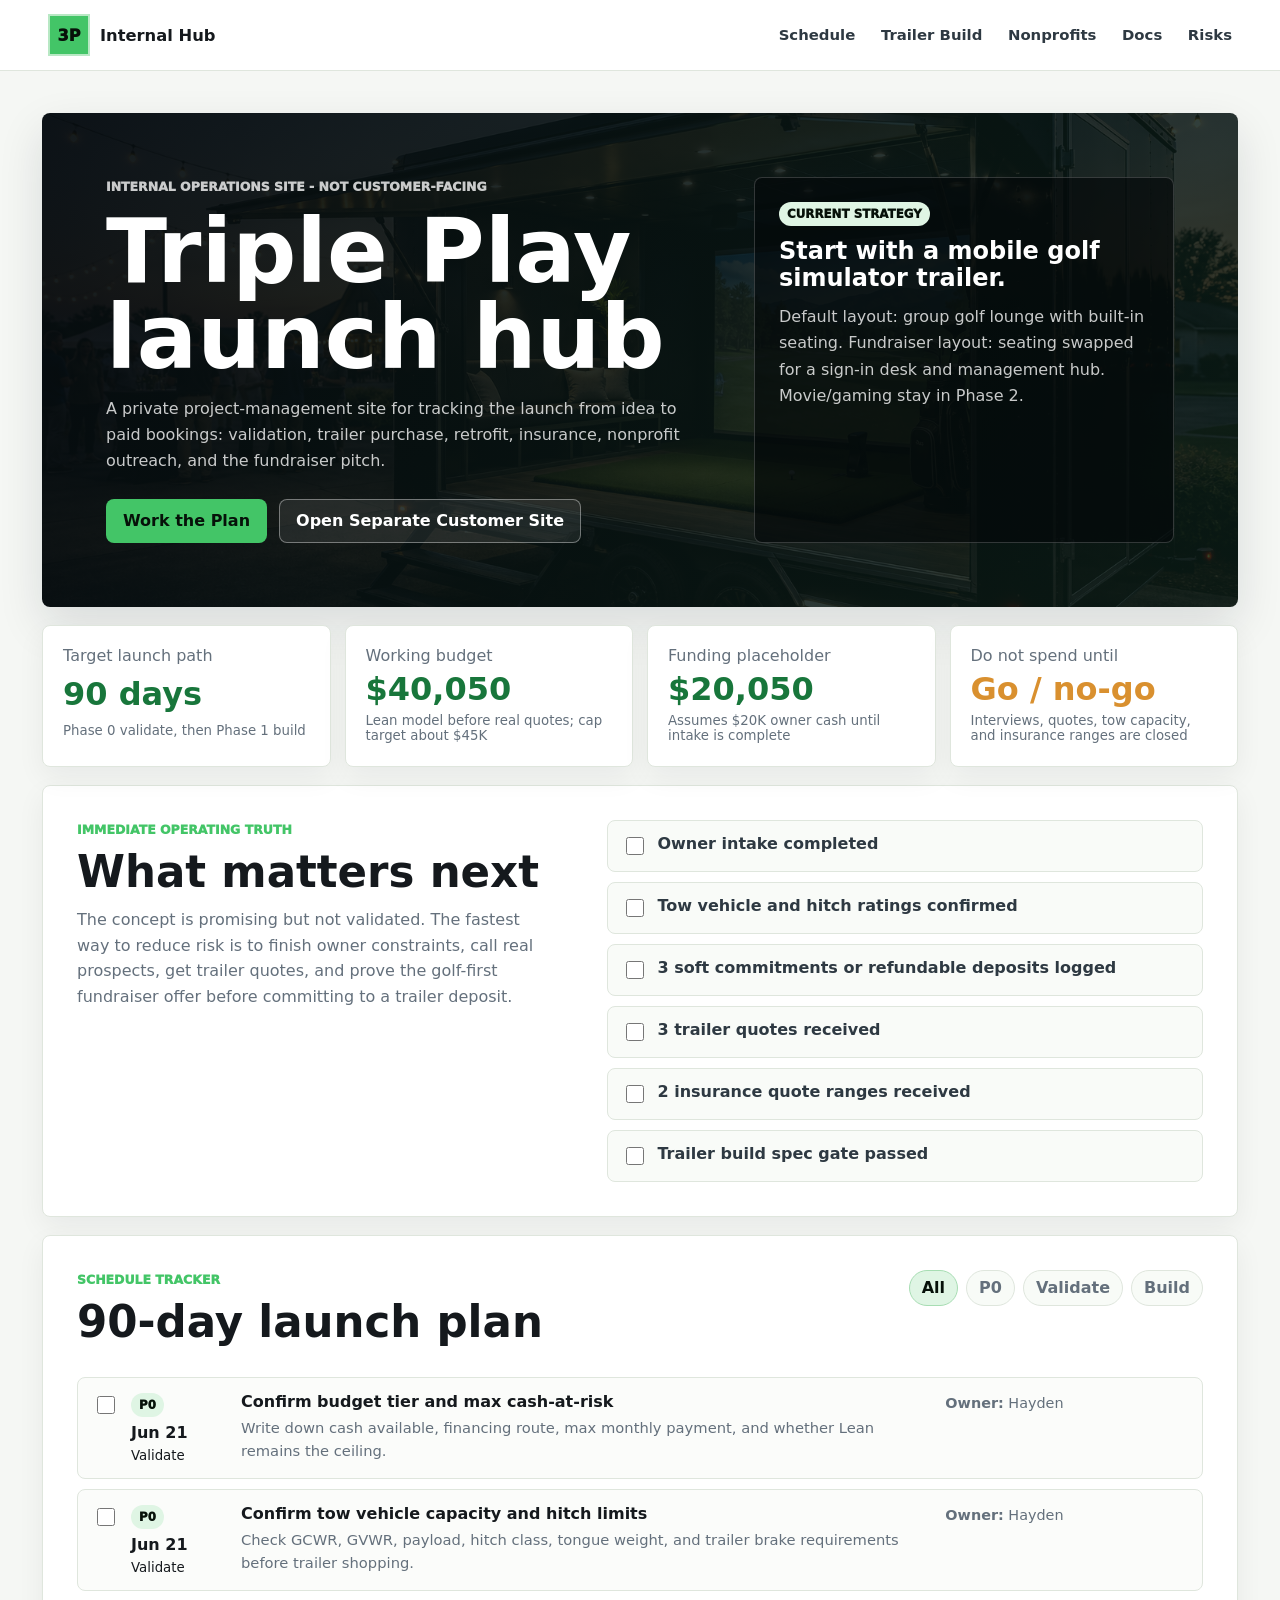
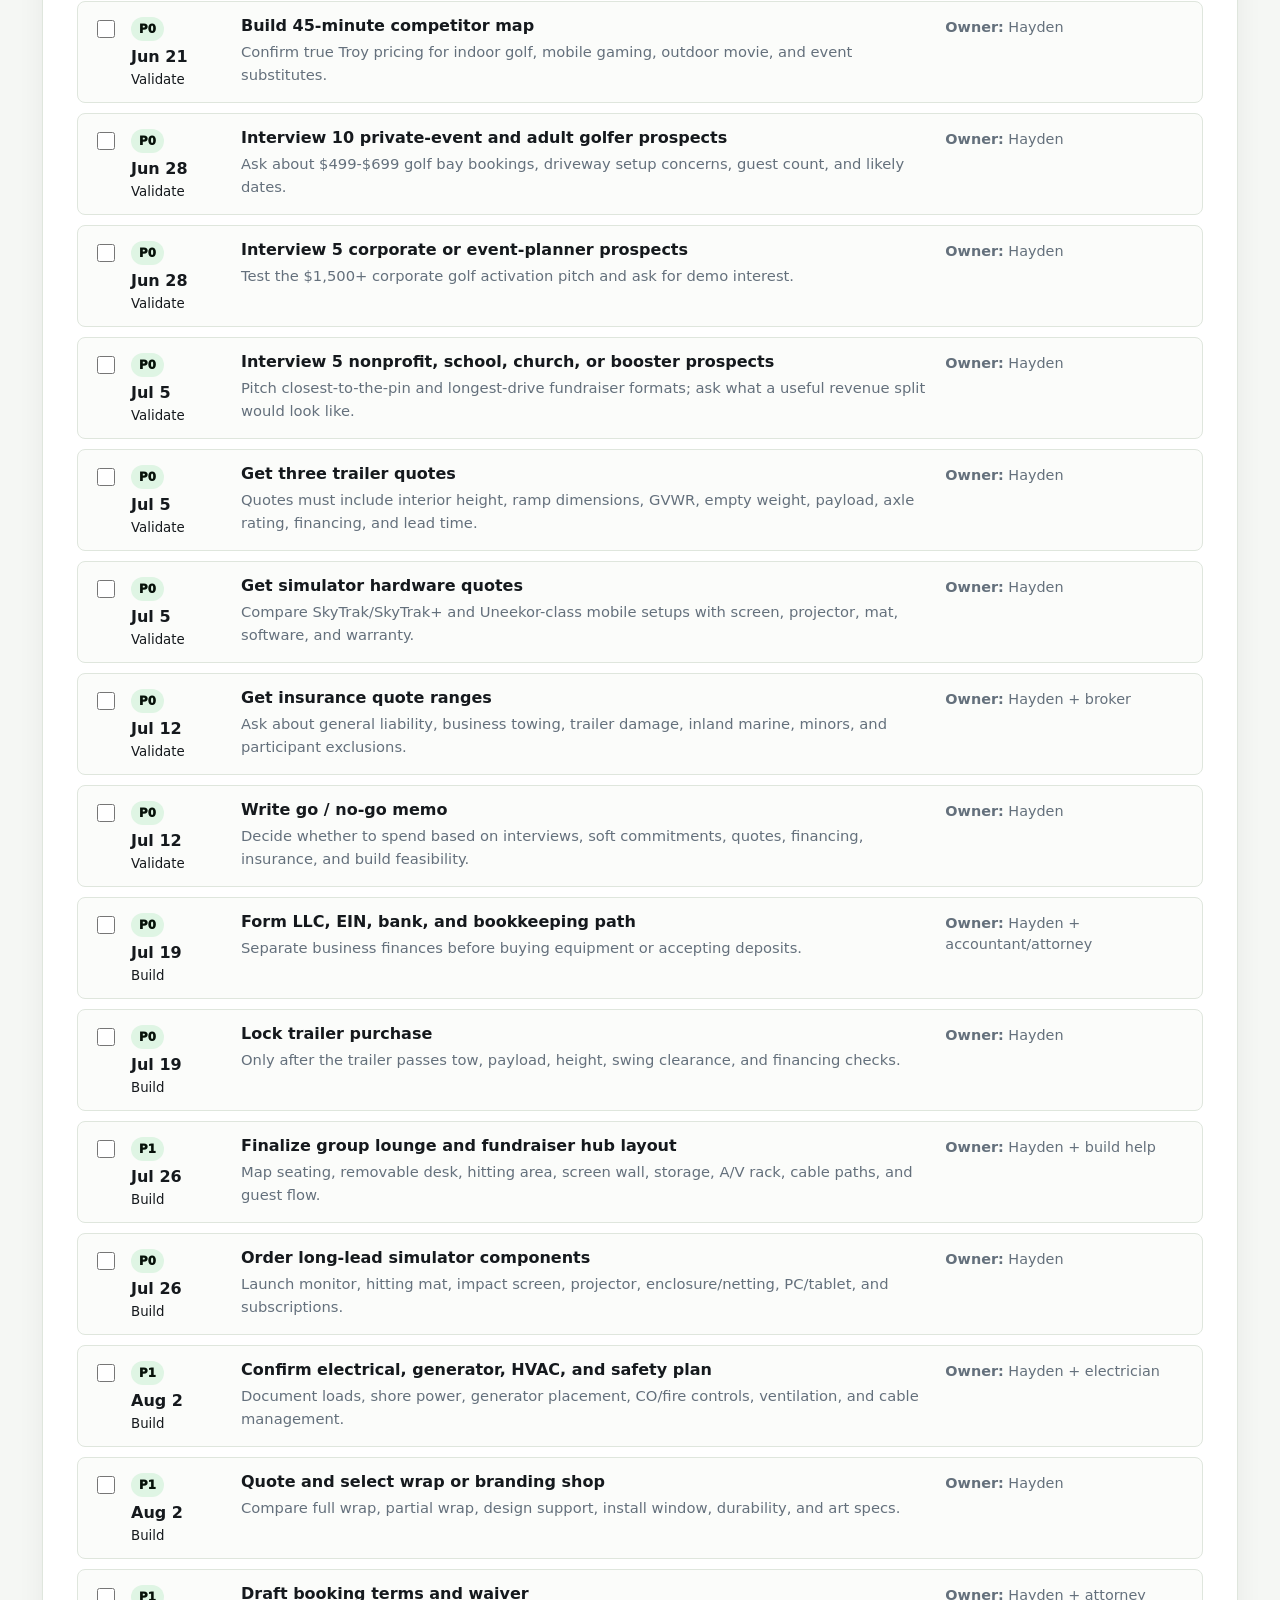
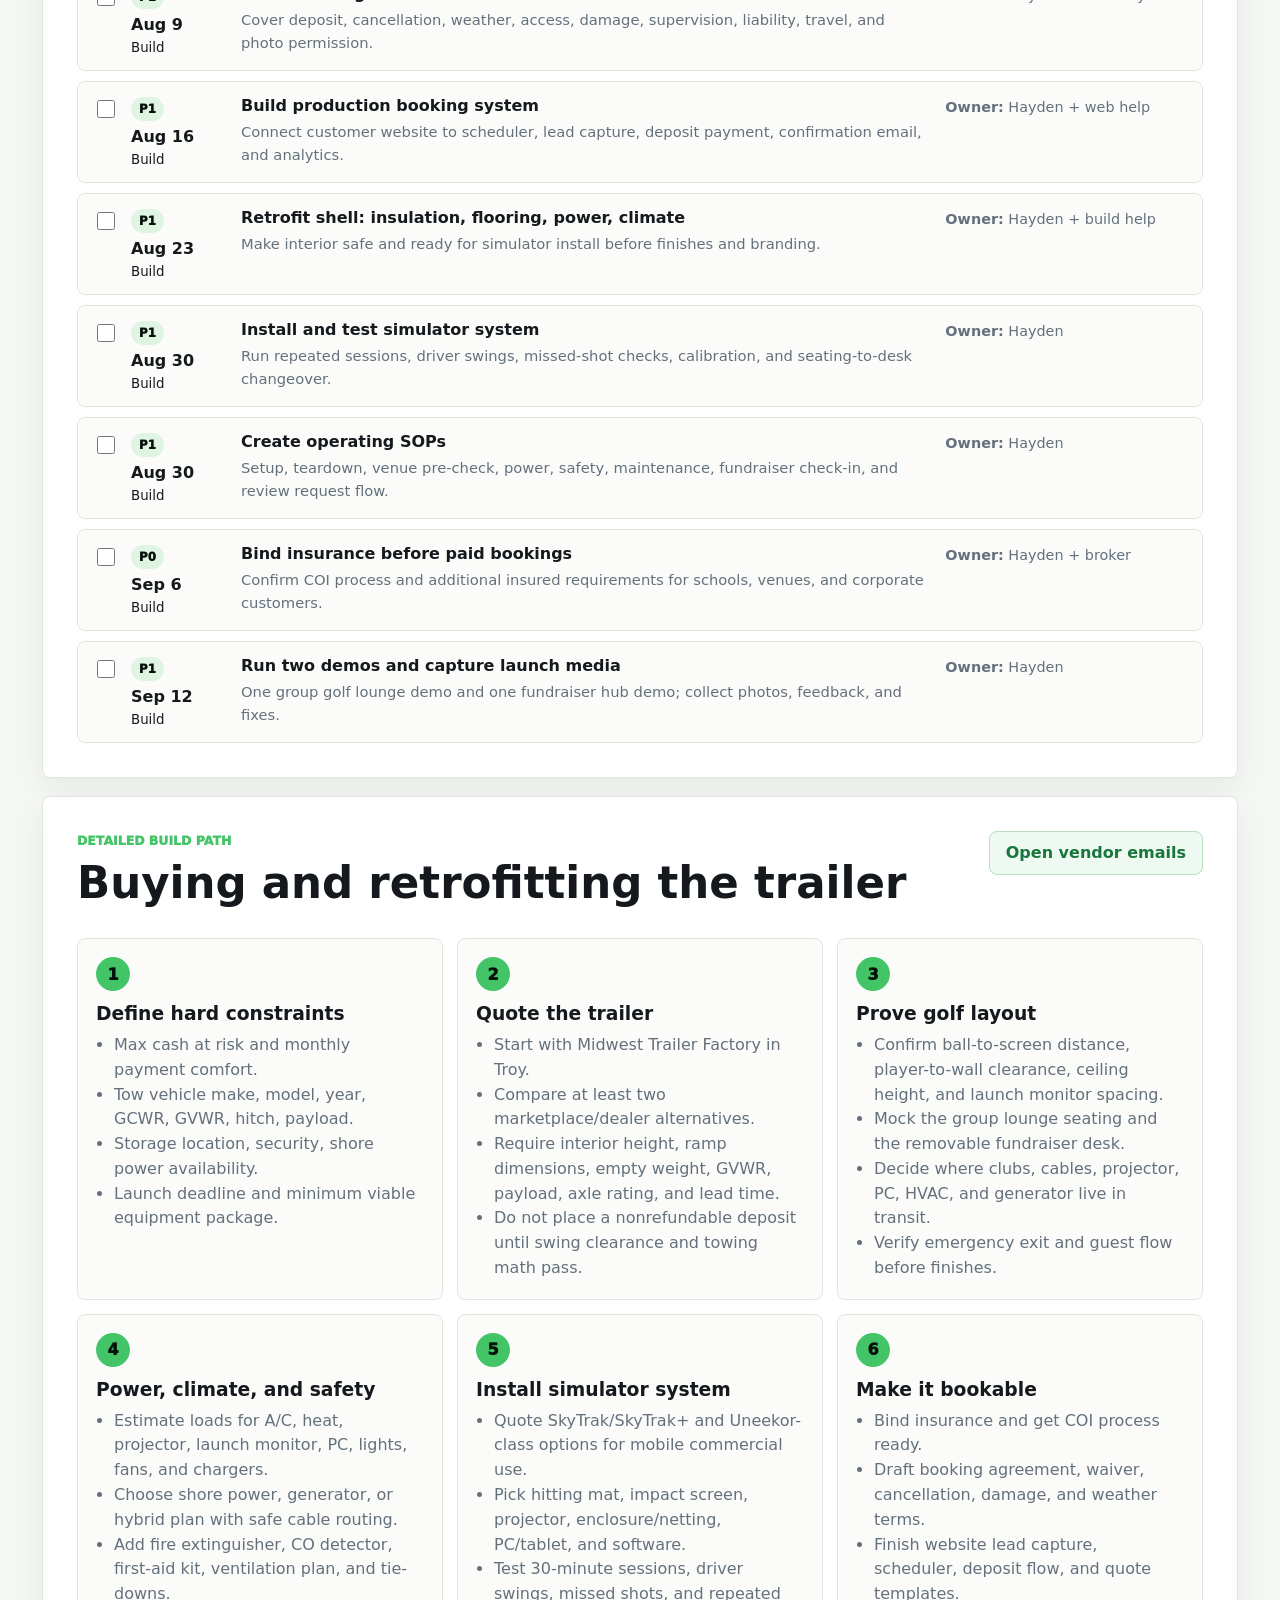
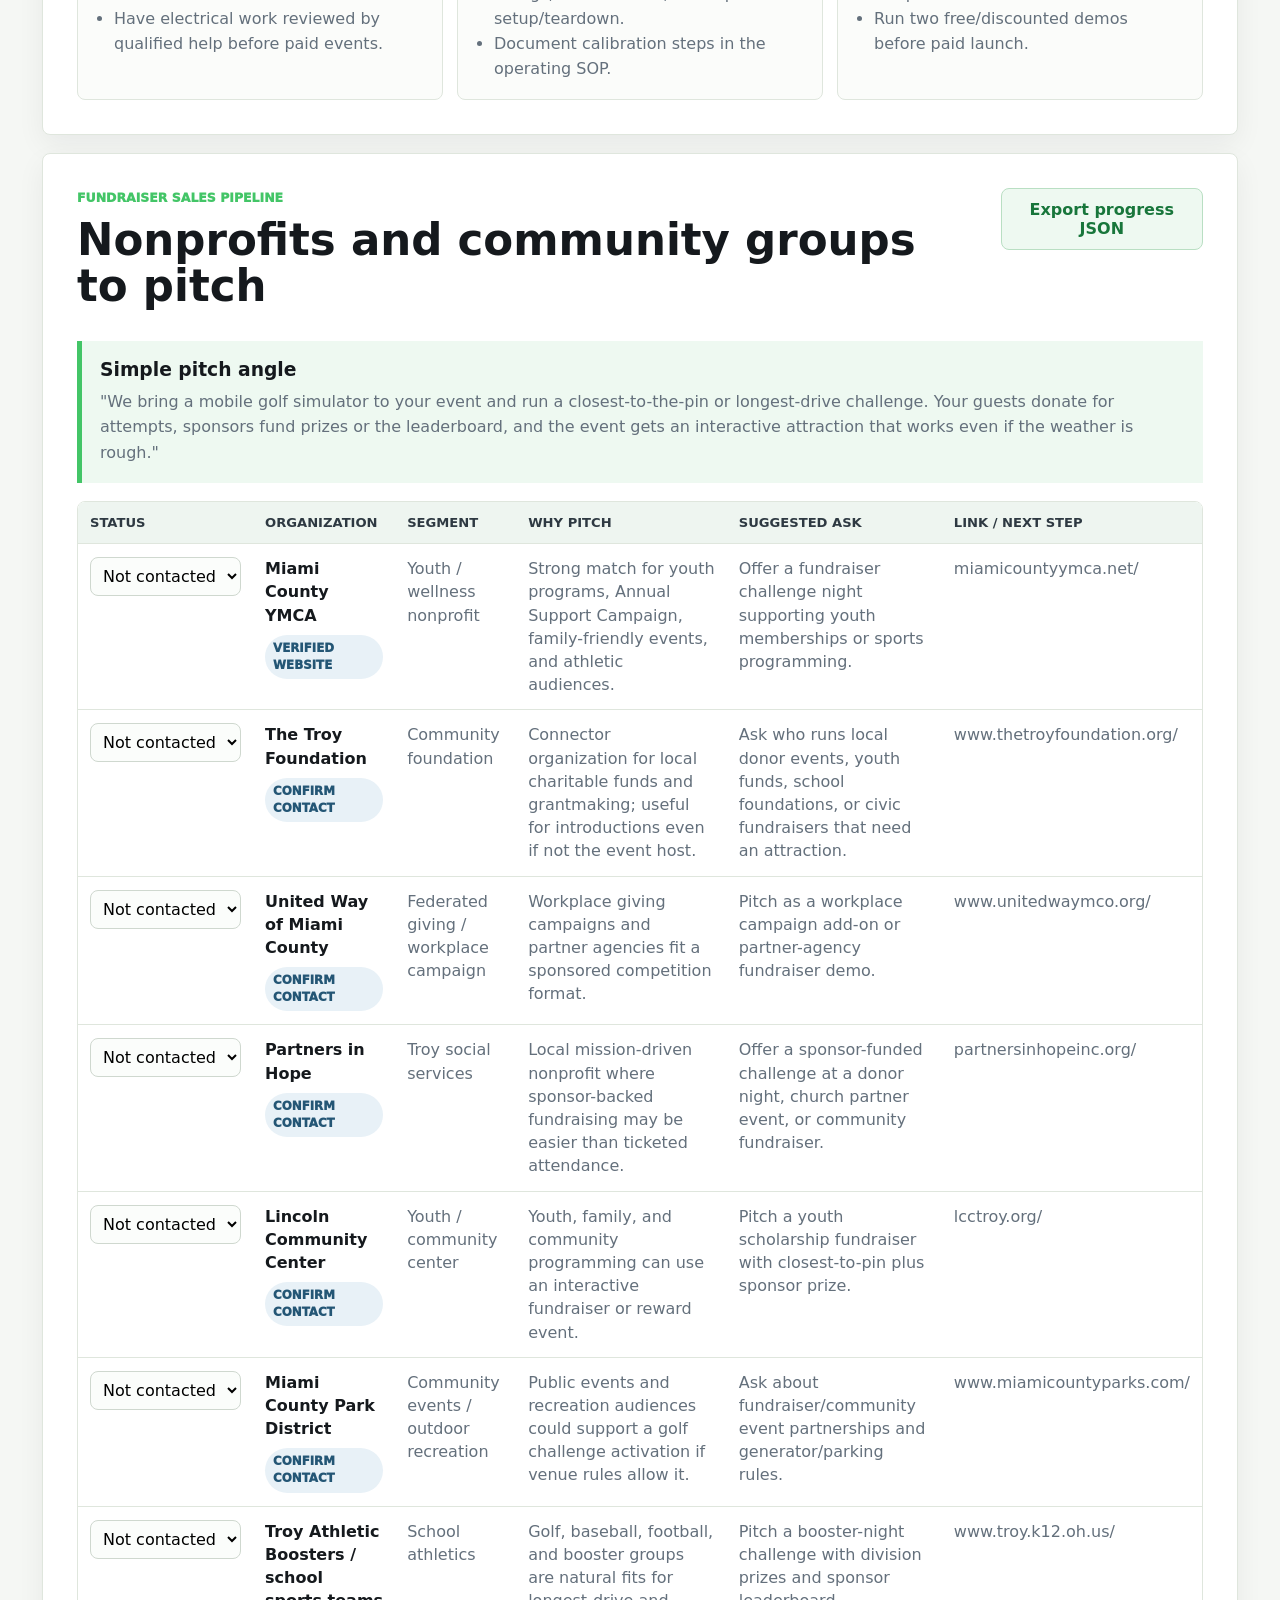
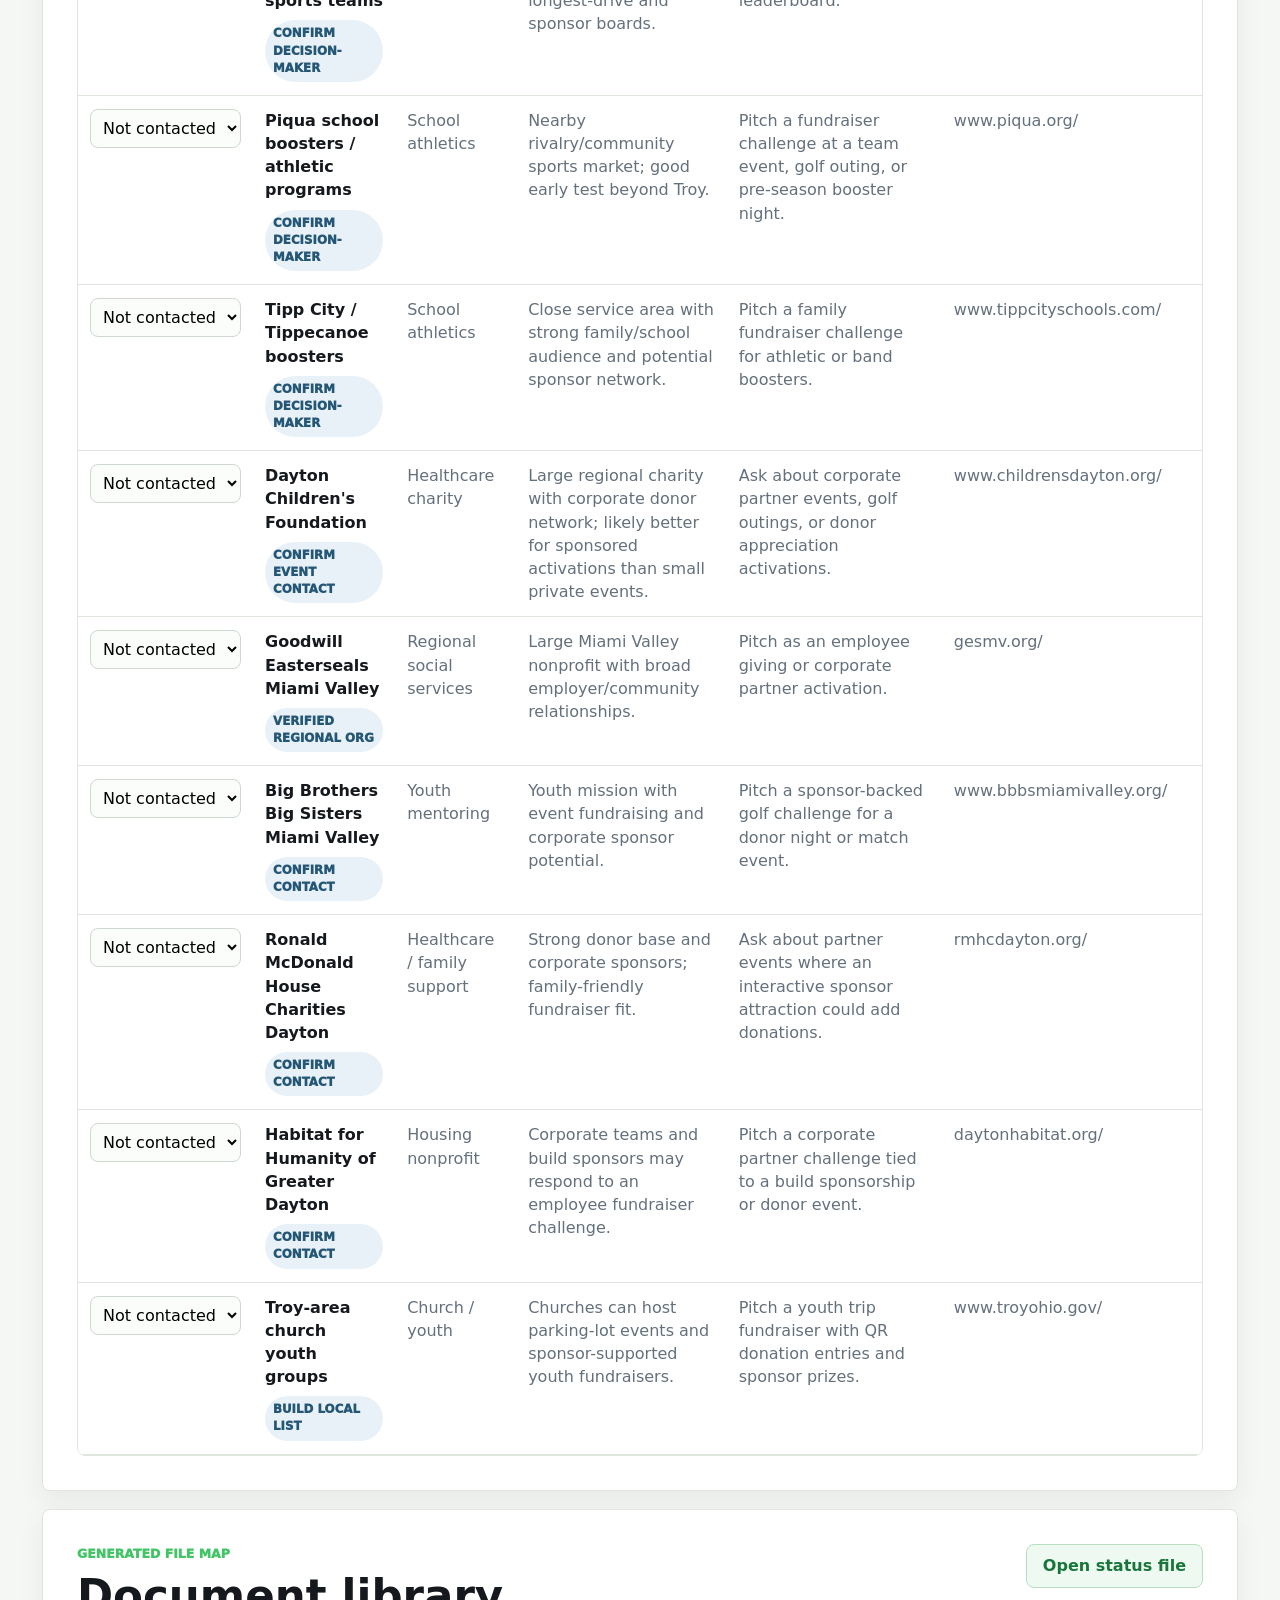
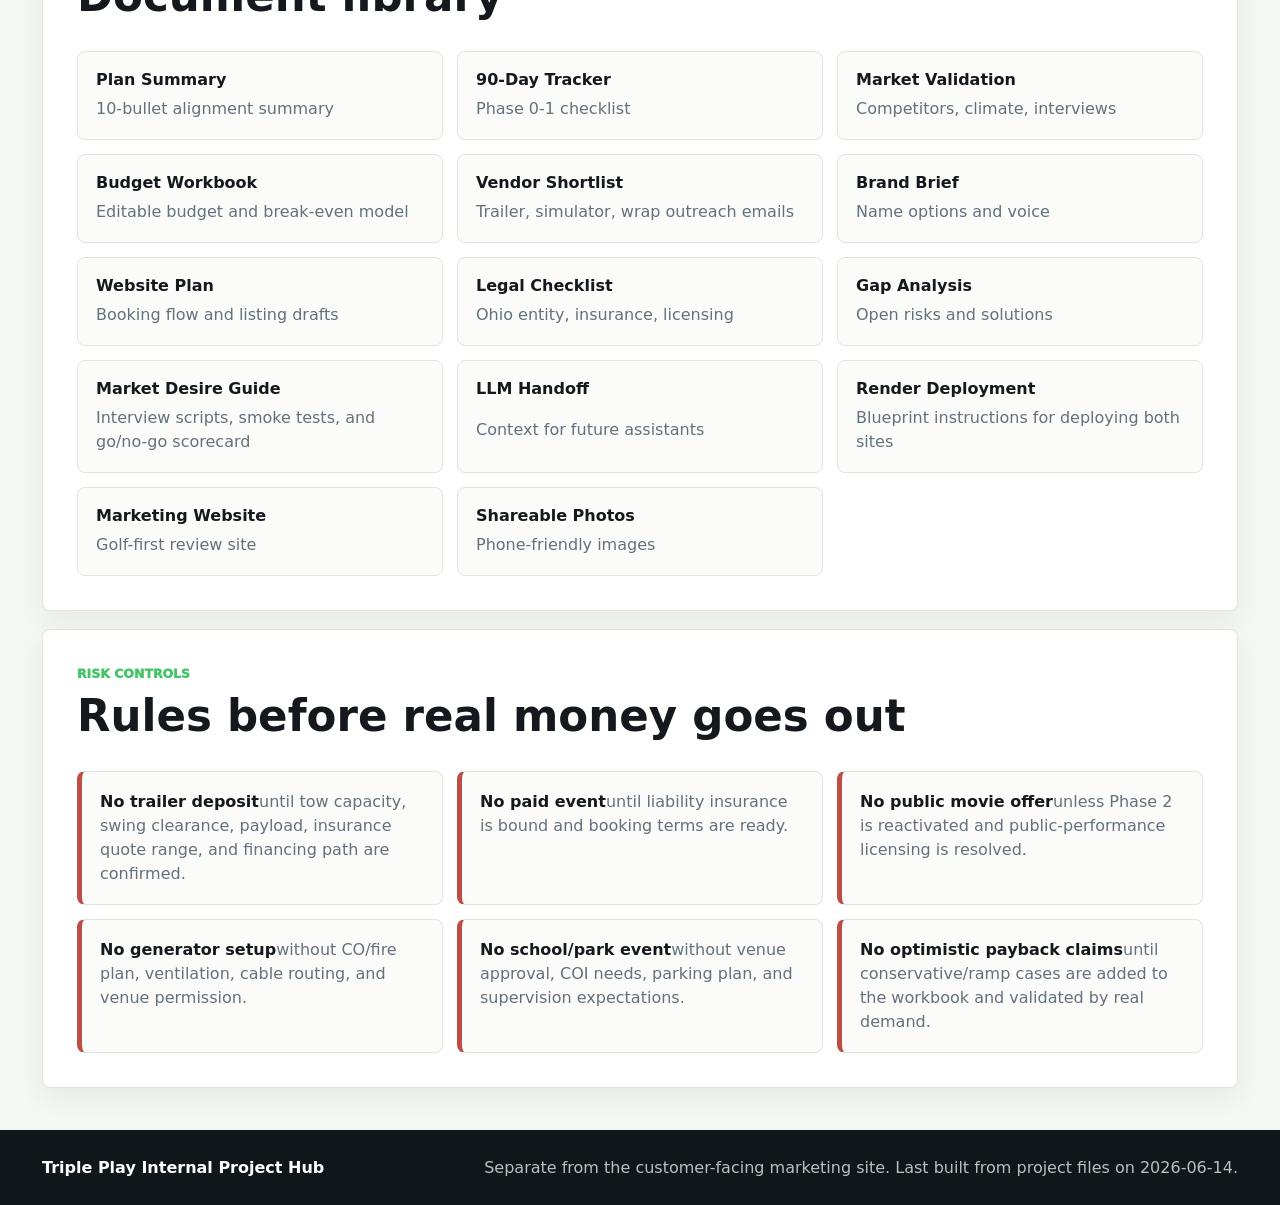
==== commit 53958086: "Add Render static site deployment" ====
--- a/project_hub/index.html
+++ b/project_hub/index.html
@@ -237,6 +237,7 @@
           <a href="../09_gap_analysis_and_solutions.md"><strong>Gap Analysis</strong><span>Open risks and solutions</span></a>
           <a href="../10_market_desire_validation_guide.md"><strong>Market Desire Guide</strong><span>Interview scripts, smoke tests, and go/no-go scorecard</span></a>
           <a href="../LLM_HANDOFF_CONTEXT.md"><strong>LLM Handoff</strong><span>Context for future assistants</span></a>
+          <a href="../RENDER_DEPLOYMENT.md"><strong>Render Deployment</strong><span>Blueprint instructions for deploying both sites</span></a>
           <a href="../draft_website/index.html"><strong>Marketing Website</strong><span>Golf-first review site</span></a>
           <a href="../shareable_photos/"><strong>Shareable Photos</strong><span>Phone-friendly images</span></a>
         </div>
